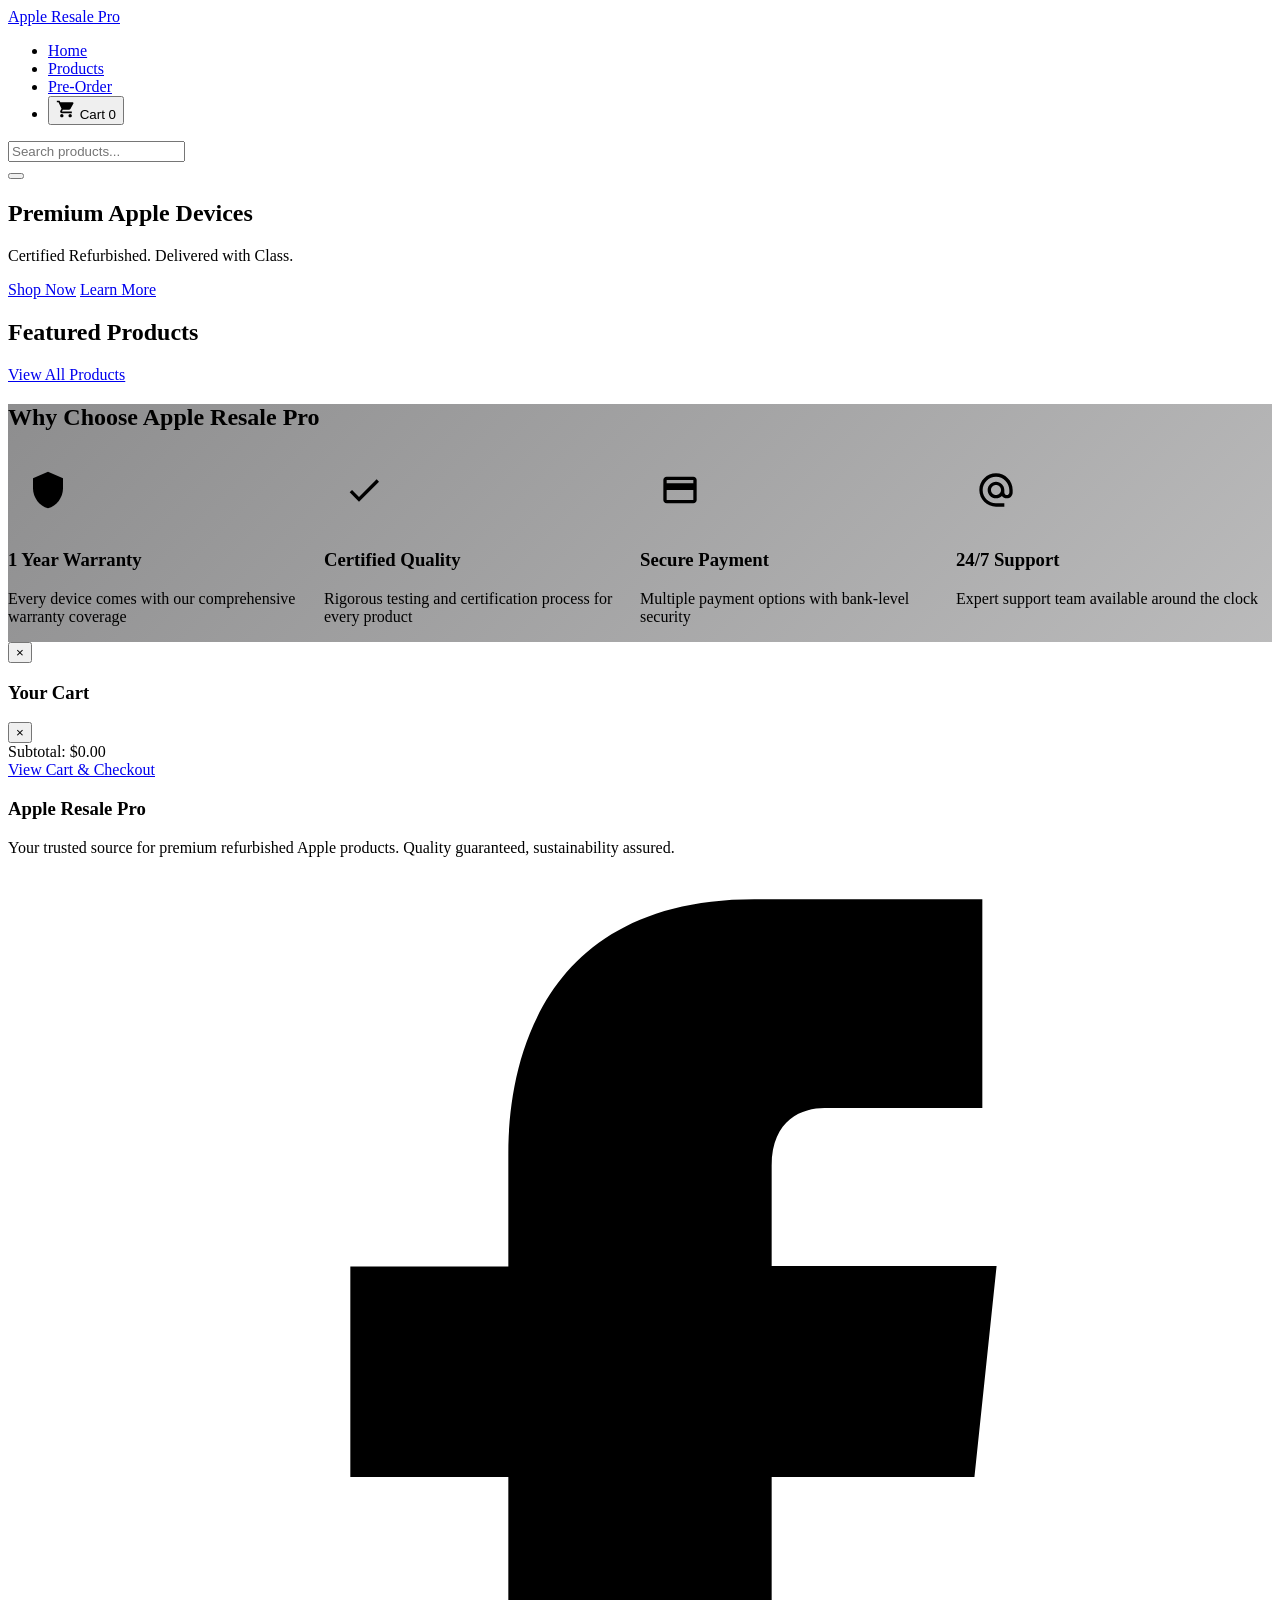
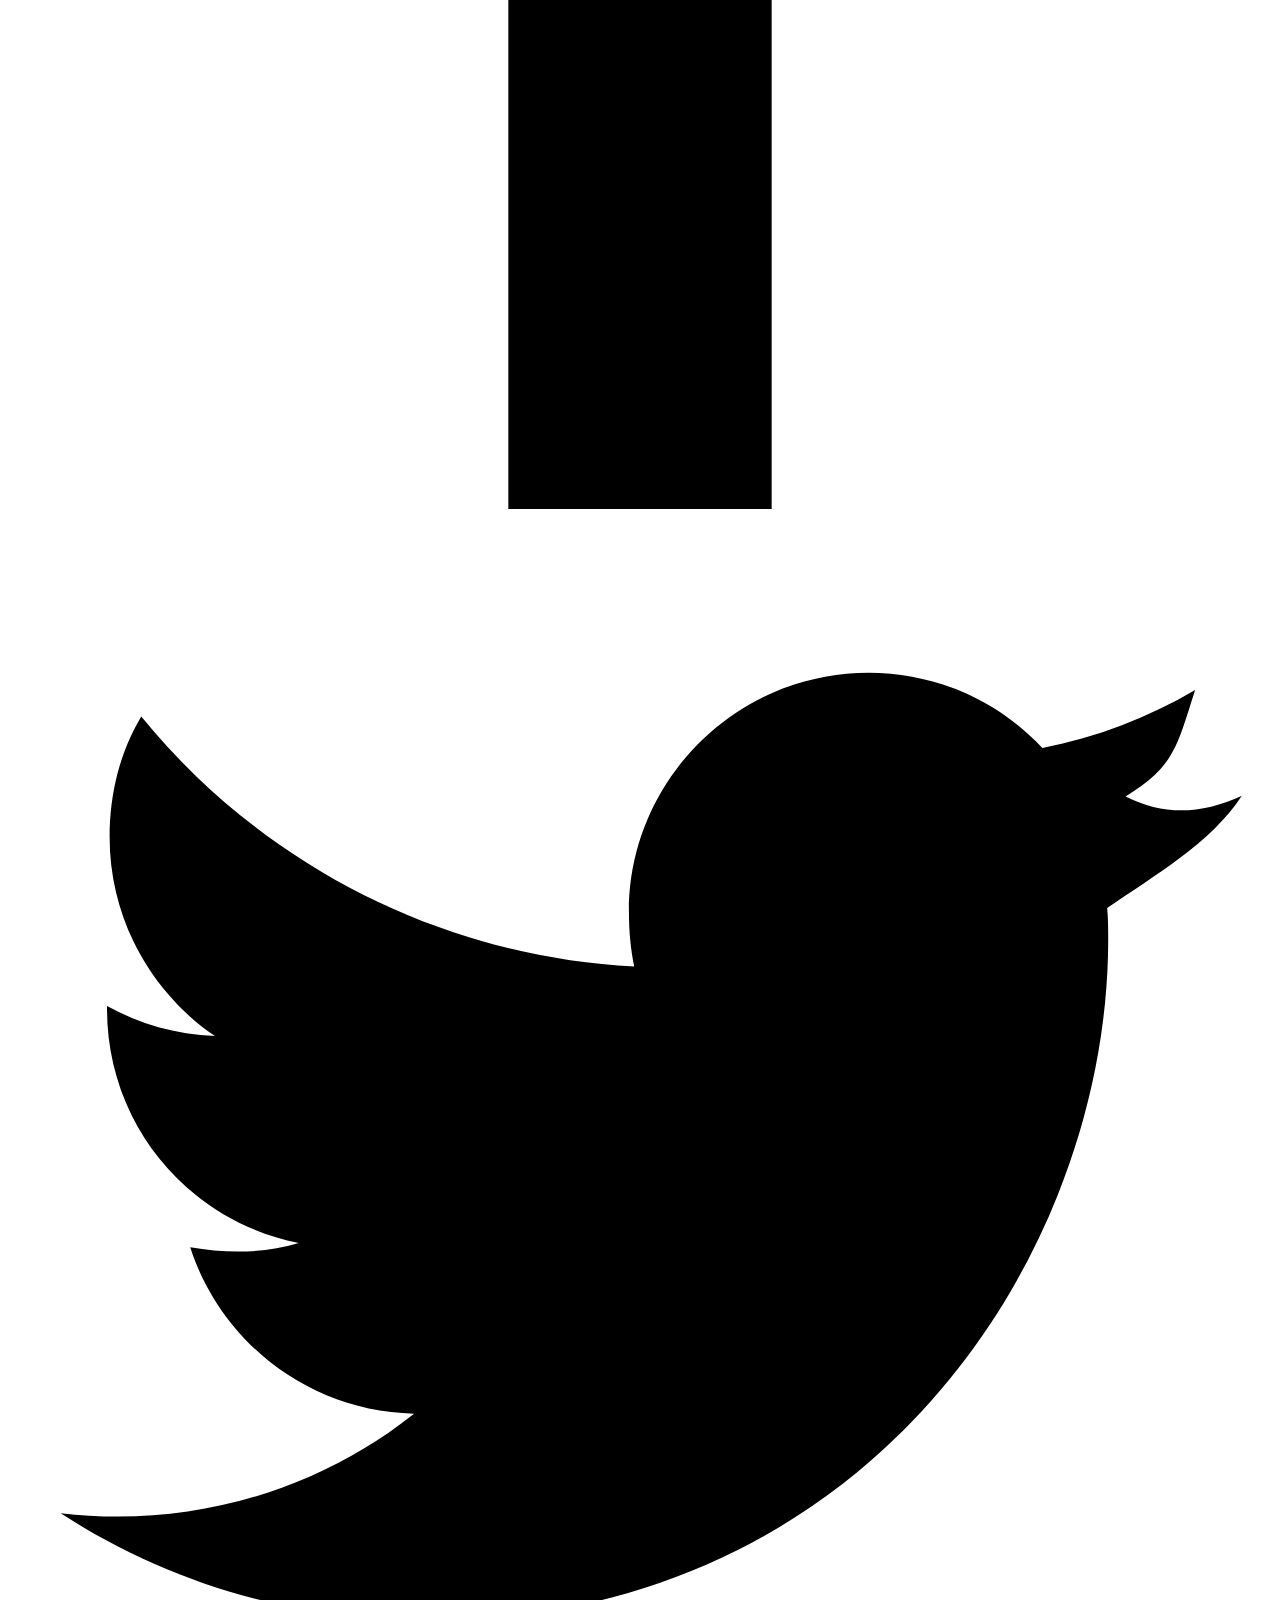
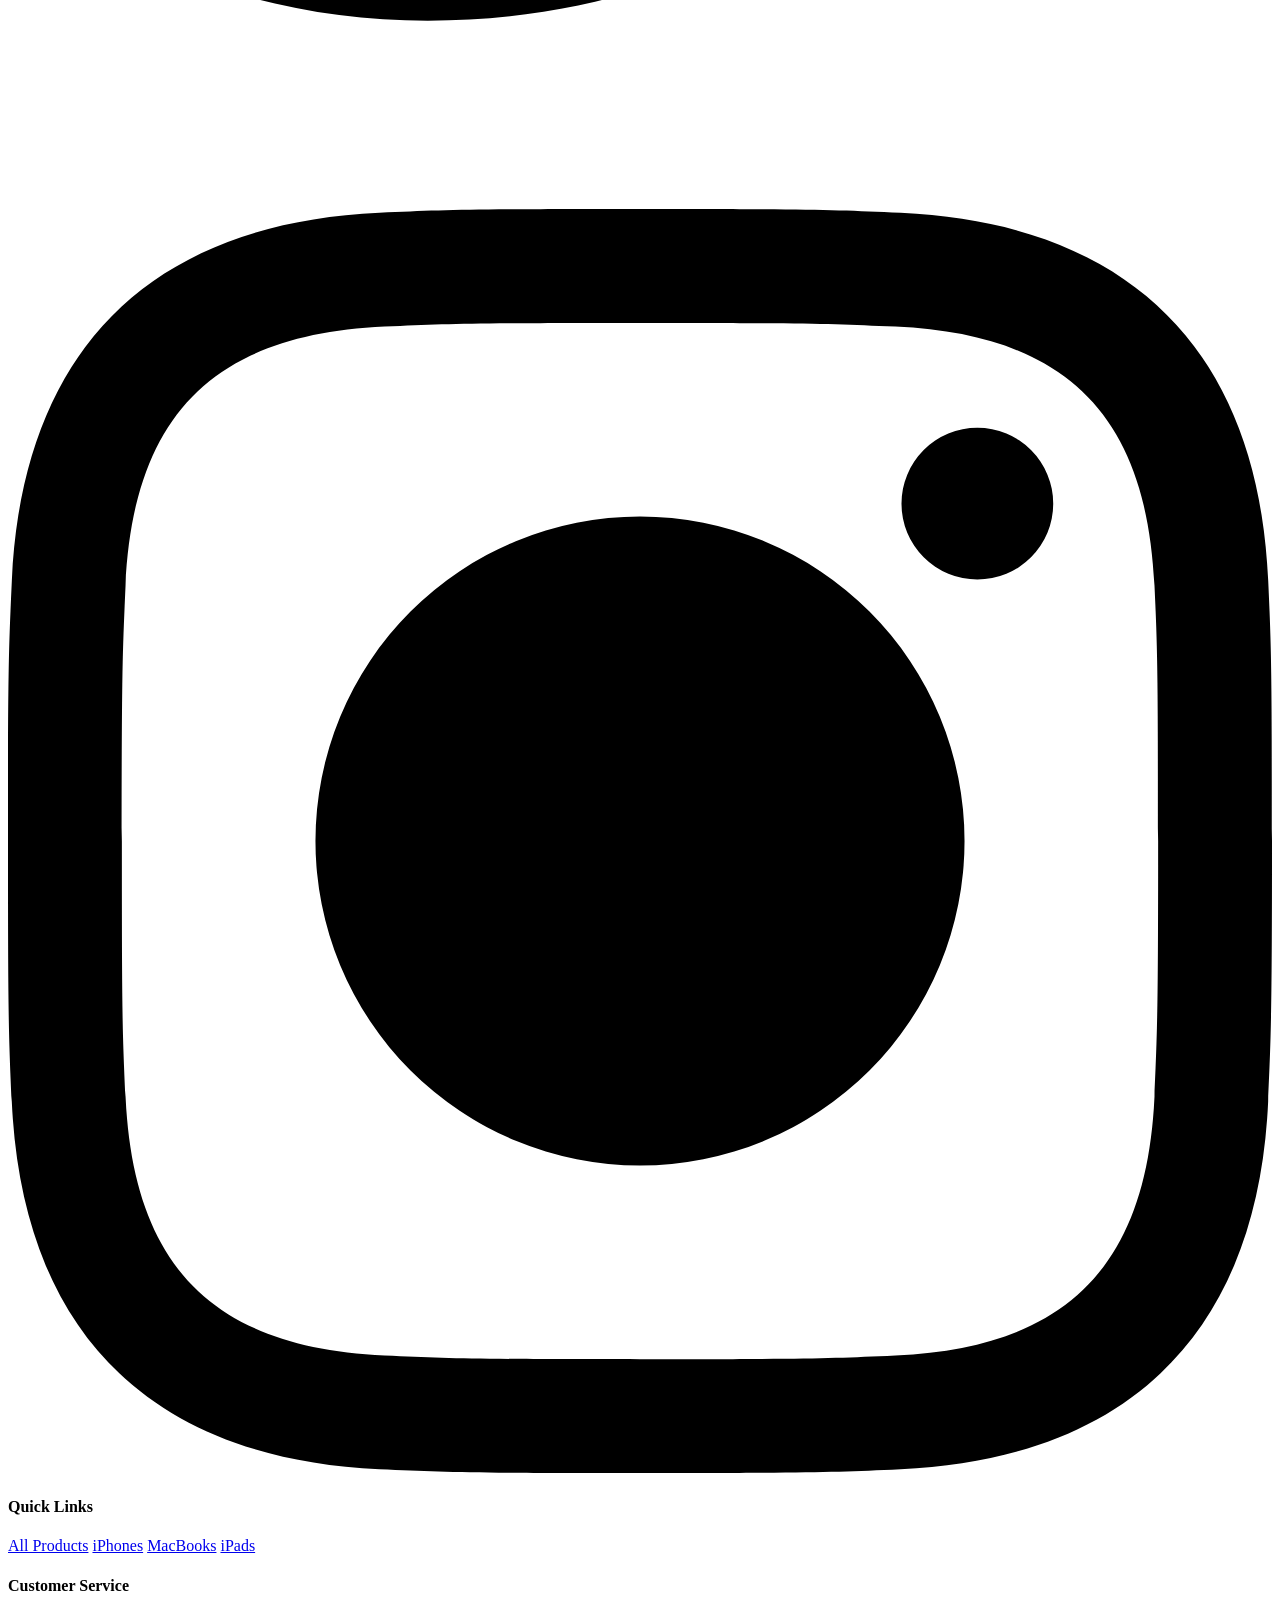
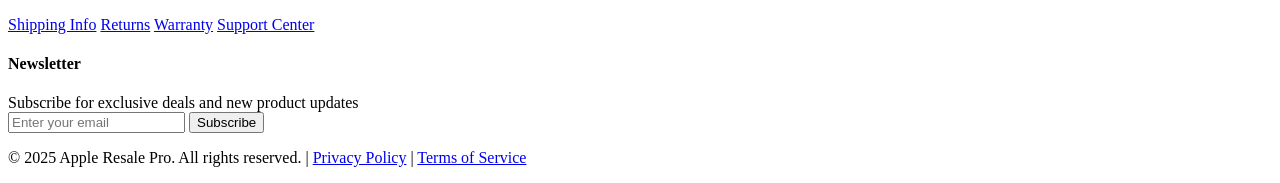
==== index.html @ 9998c4fc "Add files via upload" ====
<!DOCTYPE html>
<html lang="en">
<head>
    <meta charset="UTF-8">
    <meta name="viewport" content="width=device-width, initial-scale=1.0">
    <meta name="description" content="Apple Resale Pro - Premium certified refurbished Apple devices with warranty">
    <meta name="keywords" content="refurbished iPhone, refurbished MacBook, Apple products, certified refurbished">
    <title>Apple Resale Pro - Premium Refurbished Apple Devices</title>
    <link rel="stylesheet" href="css/style.css">
    <link rel="icon" type="image/png" href="images/favicon.png">
</head>
<body>

    <!-- Enhanced Header with Sticky Navigation -->
    <header class="header" role="banner">
        <div class="container navbar">
            <a href="index.html" class="logo" aria-label="Apple Resale Pro Home">Apple Resale Pro</a>
            
            <nav class="main-nav" aria-label="Main Navigation">
                <ul class="nav-menu">
                    <li><a href="index.html" class="nav-link" aria-current="page">Home</a></li>
                    <li><a href="products.html" class="nav-link">Products</a></li>
                    <li><a href="pre-order.html" class="nav-link">Pre-Order</a></li>
                    <li>
                        <button class="nav-link cart-icon" aria-label="Shopping Cart">
                            <svg xmlns="http://www.w3.org/2000/svg" viewBox="0 0 24 24" width="20" height="20" fill="currentColor">
                                <path d="M7 18c-1.1 0-1.99.9-1.99 2S5.9 22 7 22s2-.9 2-2-.9-2-2-2zM1 2v2h2l3.6 7.59-1.35 2.45c-.16.28-.25.61-.25.96 0 1.1.9 2 2 2h12v-2H7.42c-.14 0-.25-.11-.25-.25l.03-.12.9-1.63h7.45c.75 0 1.41-.41 1.75-1.03l3.58-6.49c.08-.14.12-.31.12-.48 0-.55-.45-1-1-1H5.21l-.94-2H1zm16 16c-1.1 0-1.99.9-1.99 2s.89 2 1.99 2 2-.9 2-2-.9-2-2-2z"/>
                            </svg>
                            Cart 
                            <span class="cart-badge" aria-live="polite" aria-label="Items in cart">0</span>
                        </button>
                    </li>
                </ul>
            </nav>

            <!-- Enhanced Search Bar -->
            <div class="search-container" role="search">
                <input type="search" 
                       id="search-bar" 
                       placeholder="Search products..." 
                       aria-label="Search products"
                       autocomplete="off">
                <div id="search-results-dropdown" 
                     class="search-results-dropdown" 
                     role="listbox"
                     aria-label="Search results"></div>
            </div>

            <!-- Mobile Menu Toggle -->
            <button class="hamburger" aria-label="Toggle navigation menu" aria-expanded="false">
                <span></span>
                <span></span>
                <span></span>
            </button>
        </div>
    </header>

    <main>
        <!-- Enhanced Hero Section with Parallax -->
        <section class="hero parallax" role="region" aria-label="Hero banner">
            <div class="hero-content container">
                <h1>Premium Apple Devices</h1>
                <p>Certified Refurbished. Delivered with Class.</p>
                <div class="hero-cta">
                    <a href="products.html" class="btn"><span>Shop Now</span></a>
                    <a href="#featured-products" class="btn-secondary">Learn More</a>
                </div>
            </div>
        </section>

        <!-- Featured Products Section -->
        <section id="featured-products" class="section" role="region" aria-label="Featured products">
            <div class="container">
                <h2 class="section-title">Featured Products</h2>
                <div id="product-grid" class="product-grid" role="list">
                    <!-- Products will be dynamically loaded here -->
                </div>
                <div class="text-center mt-3">
                    <a href="products.html" class="btn-secondary">View All Products</a>
                </div>
            </div>
        </section>

        <!-- Trust Indicators Section -->
        <section class="section" style="background: linear-gradient(135deg, rgba(29, 29, 31, 0.5) 0%, rgba(29, 29, 31, 0.3) 100%);">
            <div class="container">
                <h2 class="section-title">Why Choose Apple Resale Pro</h2>
                <div style="display: grid; grid-template-columns: repeat(auto-fit, minmax(250px, 1fr)); gap: var(--spacing-xl); margin-top: var(--spacing-xl);">
                    <div class="text-center">
                        <div style="width: 80px; height: 80px; margin: 0 auto var(--spacing-md); background: linear-gradient(135deg, var(--gold) 0%, var(--gold-dark) 100%); border-radius: 50%; display: flex; align-items: center; justify-content: center;">
                            <svg width="40" height="40" fill="var(--black)" viewBox="0 0 24 24">
                                <path d="M12 1L3 5v6c0 5.55 3.84 10.74 9 12 5.16-1.26 9-6.45 9-12V5l-9-4z"/>
                            </svg>
                        </div>
                        <h3>1 Year Warranty</h3>
                        <p style="color: var(--mid-gray);">Every device comes with our comprehensive warranty coverage</p>
                    </div>
                    <div class="text-center">
                        <div style="width: 80px; height: 80px; margin: 0 auto var(--spacing-md); background: linear-gradient(135deg, var(--gold) 0%, var(--gold-dark) 100%); border-radius: 50%; display: flex; align-items: center; justify-content: center;">
                            <svg width="40" height="40" fill="var(--black)" viewBox="0 0 24 24">
                                <path d="M9 16.17L4.83 12l-1.42 1.41L9 19 21 7l-1.41-1.41z"/>
                            </svg>
                        </div>
                        <h3>Certified Quality</h3>
                        <p style="color: var(--mid-gray);">Rigorous testing and certification process for every product</p>
                    </div>
                    <div class="text-center">
                        <div style="width: 80px; height: 80px; margin: 0 auto var(--spacing-md); background: linear-gradient(135deg, var(--gold) 0%, var(--gold-dark) 100%); border-radius: 50%; display: flex; align-items: center; justify-content: center;">
                            <svg width="40" height="40" fill="var(--black)" viewBox="0 0 24 24">
                                <path d="M20 4H4c-1.11 0-1.99.89-1.99 2L2 18c0 1.11.89 2 2 2h16c1.11 0 2-.89 2-2V6c0-1.11-.89-2-2-2zm0 14H4v-6h16v6zm0-10H4V6h16v2z"/>
                            </svg>
                        </div>
                        <h3>Secure Payment</h3>
                        <p style="color: var(--mid-gray);">Multiple payment options with bank-level security</p>
                    </div>
                    <div class="text-center">
                        <div style="width: 80px; height: 80px; margin: 0 auto var(--spacing-md); background: linear-gradient(135deg, var(--gold) 0%, var(--gold-dark) 100%); border-radius: 50%; display: flex; align-items: center; justify-content: center;">
                            <svg width="40" height="40" fill="var(--black)" viewBox="0 0 24 24">
                                <path d="M12 2C6.48 2 2 6.48 2 12s4.48 10 10 10h5v-2h-5c-4.34 0-8-3.66-8-8s3.66-8 8-8 8 3.66 8 8v1.43c0 .79-.71 1.57-1.5 1.57s-1.5-.78-1.5-1.57V12c0-2.76-2.24-5-5-5s-5 2.24-5 5 2.24 5 5 5c1.38 0 2.64-.56 3.54-1.47.65.89 1.77 1.47 2.96 1.47 1.97 0 3.5-1.6 3.5-3.57V12c0-5.52-4.48-10-10-10zm0 13c-1.66 0-3-1.34-3-3s1.34-3 3-3 3 1.34 3 3-1.34 3-3 3z"/>
                            </svg>
                        </div>
                        <h3>24/7 Support</h3>
                        <p style="color: var(--mid-gray);">Expert support team available around the clock</p>
                    </div>
                </div>
            </div>
        </section>
    </main>
    
    <div id="quick-view-modal" class="quick-view-modal" role="dialog" aria-modal="true" aria-labelledby="quick-view-title">
    <div id="quick-view-content" class="quick-view-modal-content">
        </div>
    <button class="close-modal-btn" aria-label="Close quick view"><span>&times;</span></button>
</div>
<!-- Mobile Menu Overlay -->
    <div class="mobile-menu-overlay" aria-hidden="true"></div>

    <!-- Enhanced Mini Cart -->
    <aside id="mini-cart" class="mini-cart" aria-label="Shopping cart" role="complementary">
        <div class="mini-cart-header">
            <h3>Your Cart</h3>
            <button id="close-mini-cart" class="close-btn" aria-label="Close cart">&times;</button>
        </div>
        <div id="mini-cart-items" class="mini-cart-items">
            <!-- Cart items will be dynamically loaded here -->
        </div>
        <div class="mini-cart-footer">
            <div class="mini-cart-subtotal">
                <span>Subtotal:</span>
                <span id="mini-cart-total">$0.00</span>
            </div>
            <a href="cart.html" class="btn"><span>View Cart & Checkout</span></a>
        </div>
    </aside>
    <div id="mini-cart-overlay" class="mini-cart-overlay" aria-hidden="true"></div>

    <!-- Enhanced Footer -->
    <footer class="footer" role="contentinfo">
        <div class="container">
            <div class="footer-content">
                <div class="footer-brand">
                    <h3>Apple Resale Pro</h3>
                    <p>Your trusted source for premium refurbished Apple products. Quality guaranteed, sustainability assured.</p>
                    <div class="social-icons">
                        <a href="#" class="social-icon" aria-label="Facebook">
                            <svg viewBox="0 0 24 24"><path d="M18.77 7.46H14.5v-1.9c0-.9.6-1.1 1-1.1h3V.5h-4.33C10.24.5 9.5 3.44 9.5 5.32v2.15h-3v4h3v12h5v-12h3.85l.42-4z"/></svg>
                        </a>
                        <a href="#" class="social-icon" aria-label="Twitter">
                            <svg viewBox="0 0 24 24"><path d="M23.44 4.83c-.8.37-1.5.38-2.22.02.93-.56.98-.96 1.32-2.02-.88.52-1.86.9-2.9 1.1-.82-.88-2-1.43-3.3-1.43-2.5 0-4.55 2.04-4.55 4.54 0 .36.03.7.1 1.04-3.77-.2-7.12-2-9.36-4.75-.4.67-.6 1.45-.6 2.3 0 1.56.8 2.95 2 3.77-.74-.03-1.44-.23-2.05-.57v.06c0 2.2 1.56 4.03 3.64 4.44-.67.2-1.37.2-2.06.08.58 1.8 2.26 3.12 4.25 3.16C5.78 18.1 3.37 18.74 1 18.46c2 1.3 4.4 2.04 6.97 2.04 8.35 0 12.92-6.92 12.92-12.93 0-.2 0-.4-.02-.6.9-.63 1.96-1.22 2.56-2.14z"/></svg>
                        </a>
                        <a href="#" class="social-icon" aria-label="Instagram">
                            <svg viewBox="0 0 24 24"><path d="M12 2.163c3.204 0 3.584.012 4.85.07 3.252.148 4.771 1.691 4.919 4.919.058 1.265.069 1.645.069 4.849 0 3.205-.012 3.584-.069 4.849-.149 3.225-1.664 4.771-4.919 4.919-1.266.058-1.644.07-4.85.07-3.204 0-3.584-.012-4.849-.07-3.26-.149-4.771-1.699-4.919-4.92-.058-1.265-.07-1.644-.07-4.849 0-3.204.013-3.583.07-4.849.149-3.227 1.664-4.771 4.919-4.919 1.266-.057 1.645-.069 4.849-.069zm0-2.163c-3.259 0-3.667.014-4.947.072-4.358.2-6.78 2.618-6.98 6.98-.059 1.281-.073 1.689-.073 4.948 0 3.259.014 3.668.072 4.948.2 4.358 2.618 6.78 6.98 6.98 1.281.058 1.689.072 4.948.072 3.259 0 3.668-.014 4.948-.072 4.354-.2 6.782-2.618 6.979-6.98.059-1.28.073-1.689.073-4.948 0-3.259-.014-3.667-.072-4.947-.196-4.354-2.617-6.78-6.979-6.98-1.281-.059-1.69-.073-4.949-.073zM5.838 12a6.162 6.162 0 1112.324 0 6.162 6.162 0 01-12.324 0zM12 16a4 4 0 110-8 4 4 0 010 8zm4.965-10.405a1.44 1.44 0 112.881 0 1.44 1.44 0 01-2.881 0z"/></svg>
                        </a>
                    </div>
                </div>
                <div class="footer-links">
                    <h4>Quick Links</h4>
                    <a href="products.html">All Products</a>
                    <a href="products.html?category=iphone">iPhones</a>
                    <a href="products.html?category=macbook">MacBooks</a>
                    <a href="products.html?category=ipad">iPads</a>
                </div>
                <div class="footer-links">
                    <h4>Customer Service</h4>
                    <a href="#shipping">Shipping Info</a>
                    <a href="#returns">Returns</a>
                    <a href="#warranty">Warranty</a>
                    <a href="#support">Support Center</a>
                </div>
                <div class="footer-links">
                    <h4>Newsletter</h4>
                    <p style="color: var(--mid-gray); margin-bottom: var(--spacing-md);">Subscribe for exclusive deals and new product updates</p>
                    <form class="newsletter-form" aria-label="Newsletter signup">
    <input type="email" 
           id="newsletter-email" 
           name="email"
           placeholder="Enter your email" 
           aria-label="Email address" 
           required>
    <button type="submit" class="btn">Subscribe</button>
</form>
                </div>
            </div>
            <div class="footer-bottom">
                <p>&copy; 2025 Apple Resale Pro. All rights reserved. | 
                   <a href="#privacy">Privacy Policy</a> | 
                   <a href="#terms">Terms of Service</a>
                </p>
            </div>
        </div>
    </footer>

    <script src="js/script.js"></script>
</body>
</html>
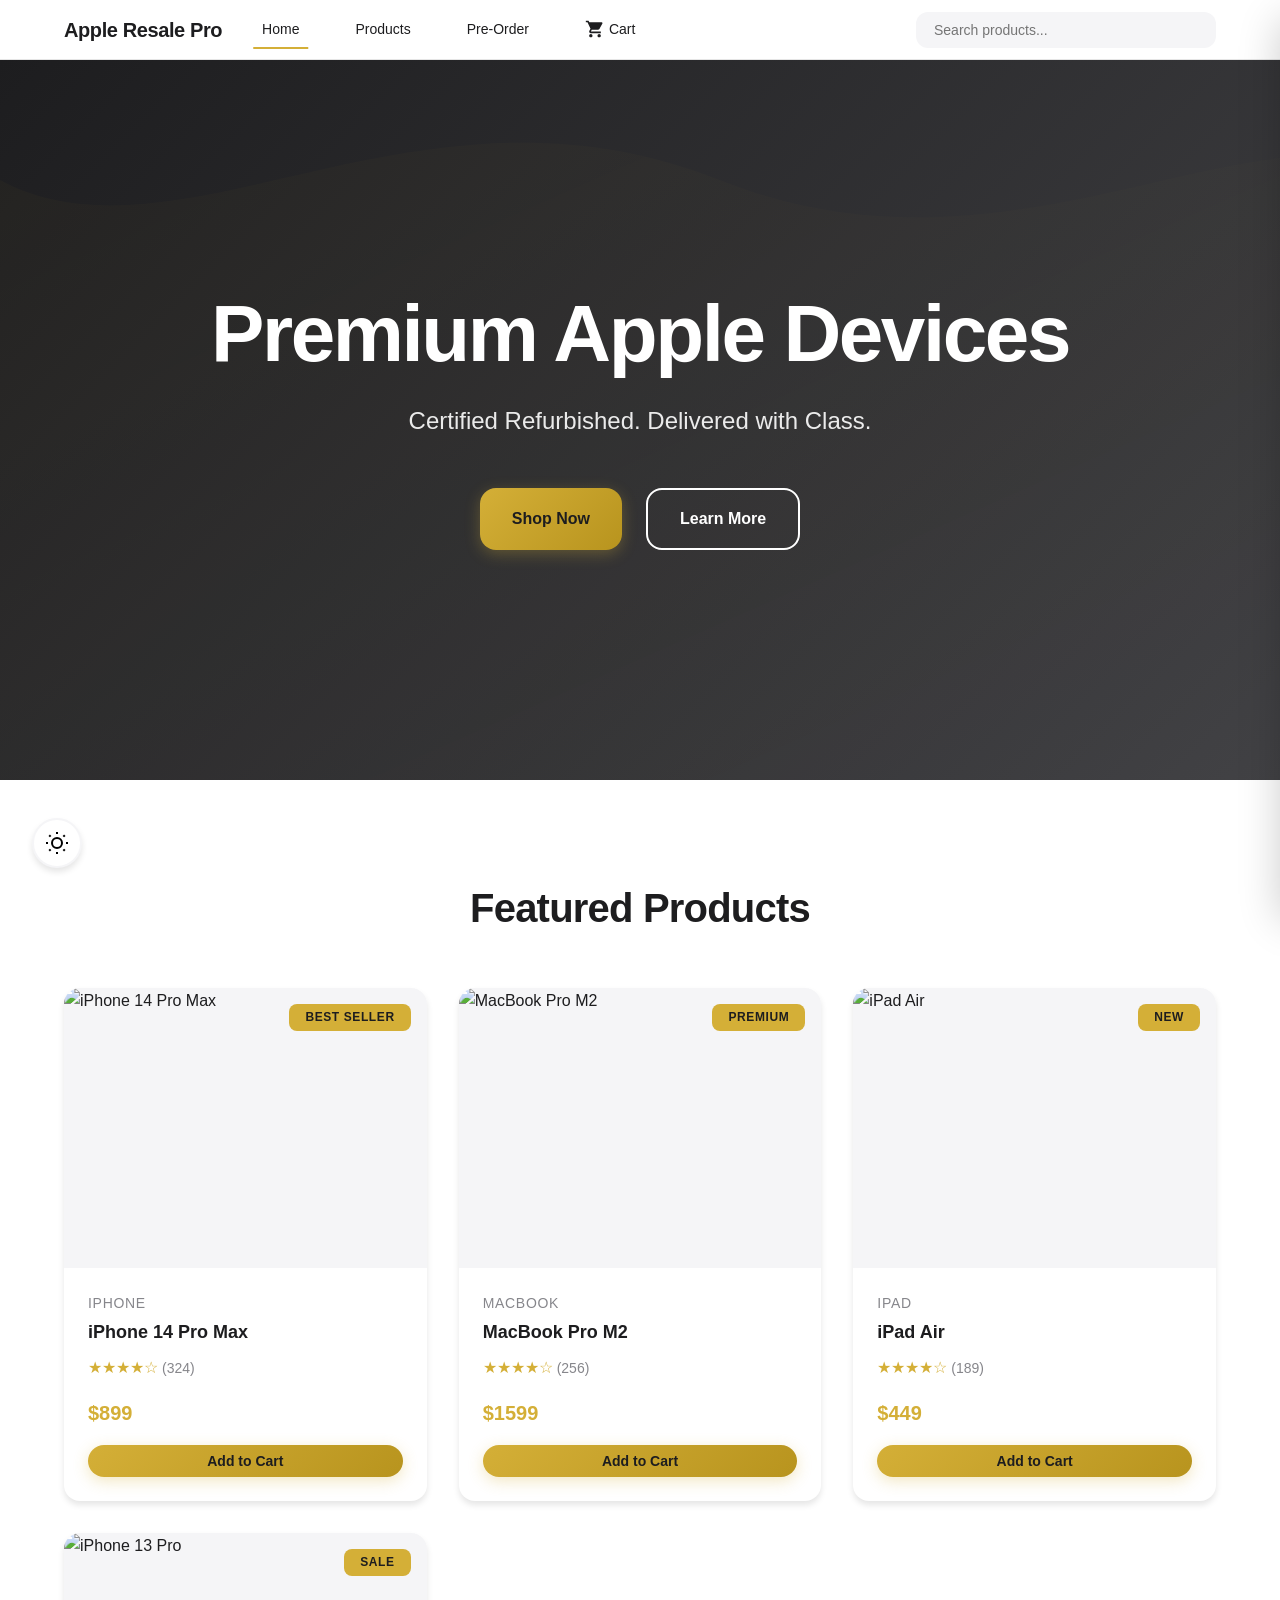
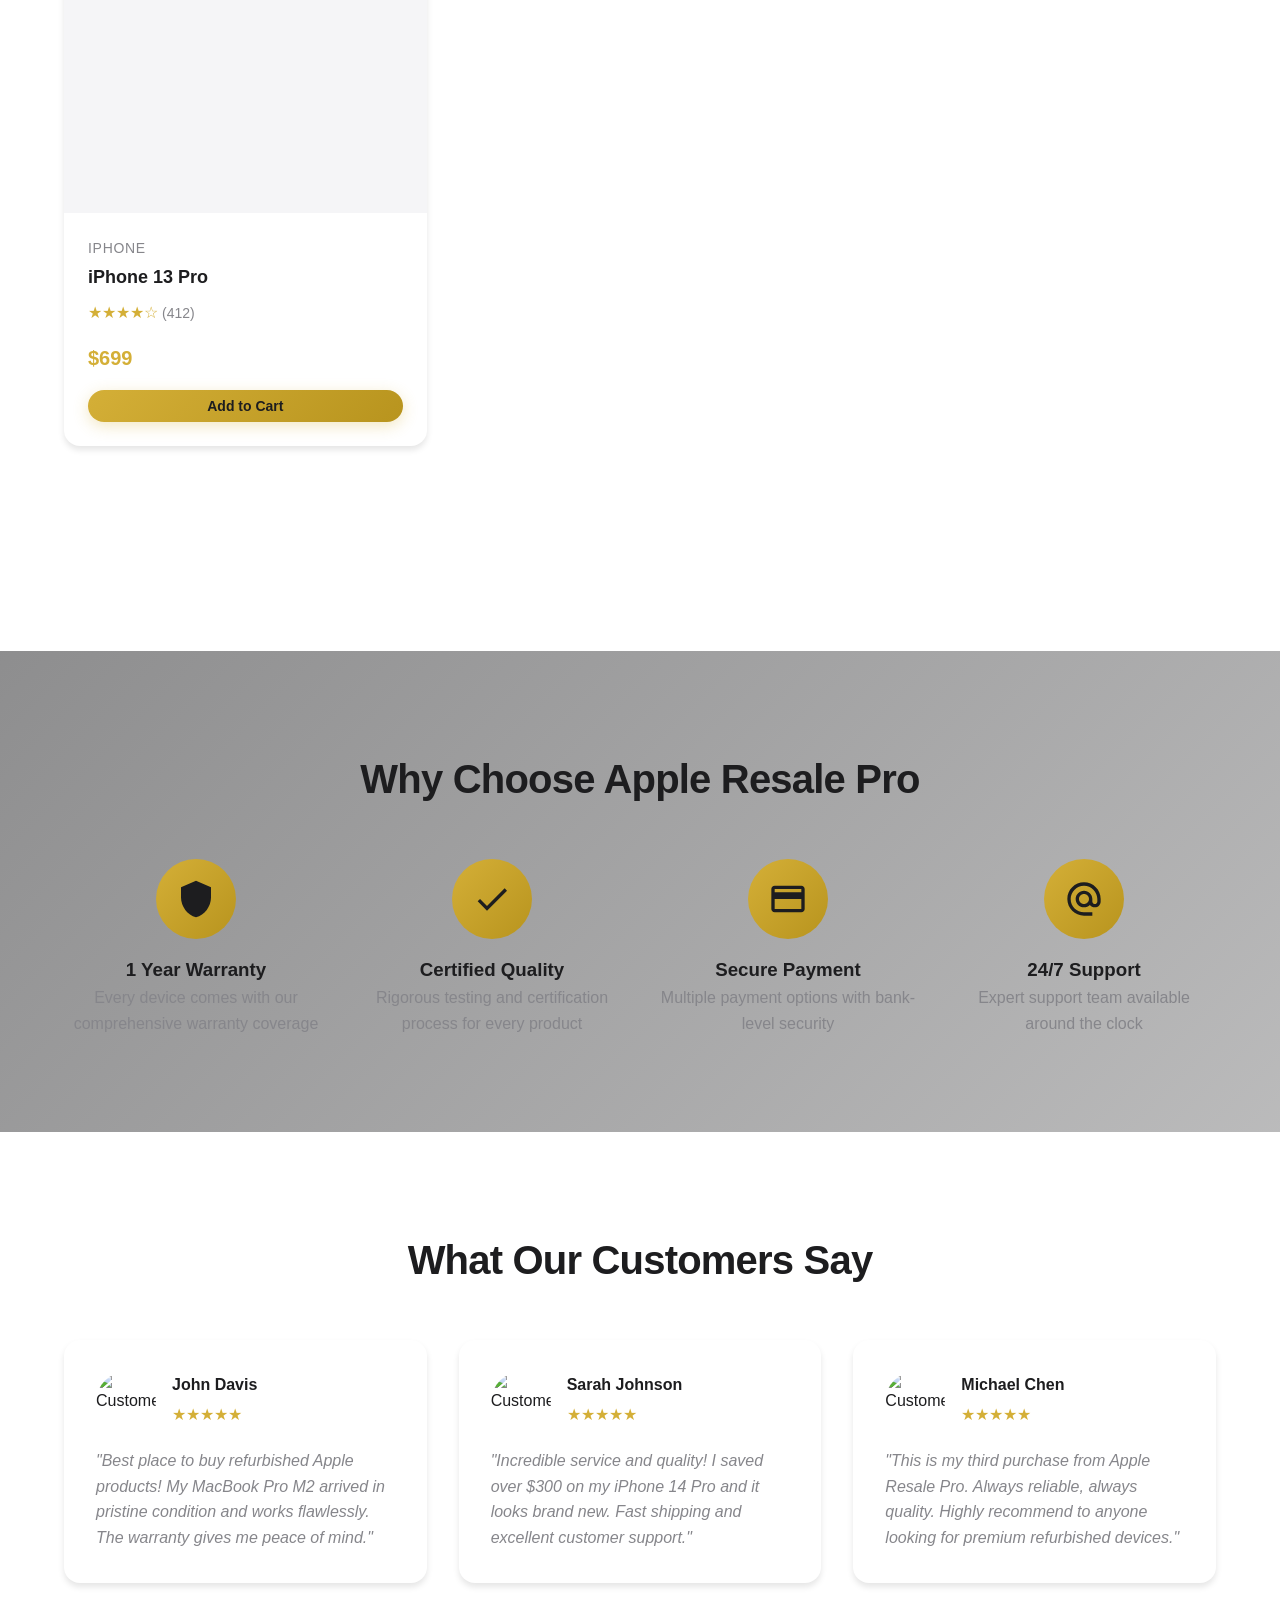
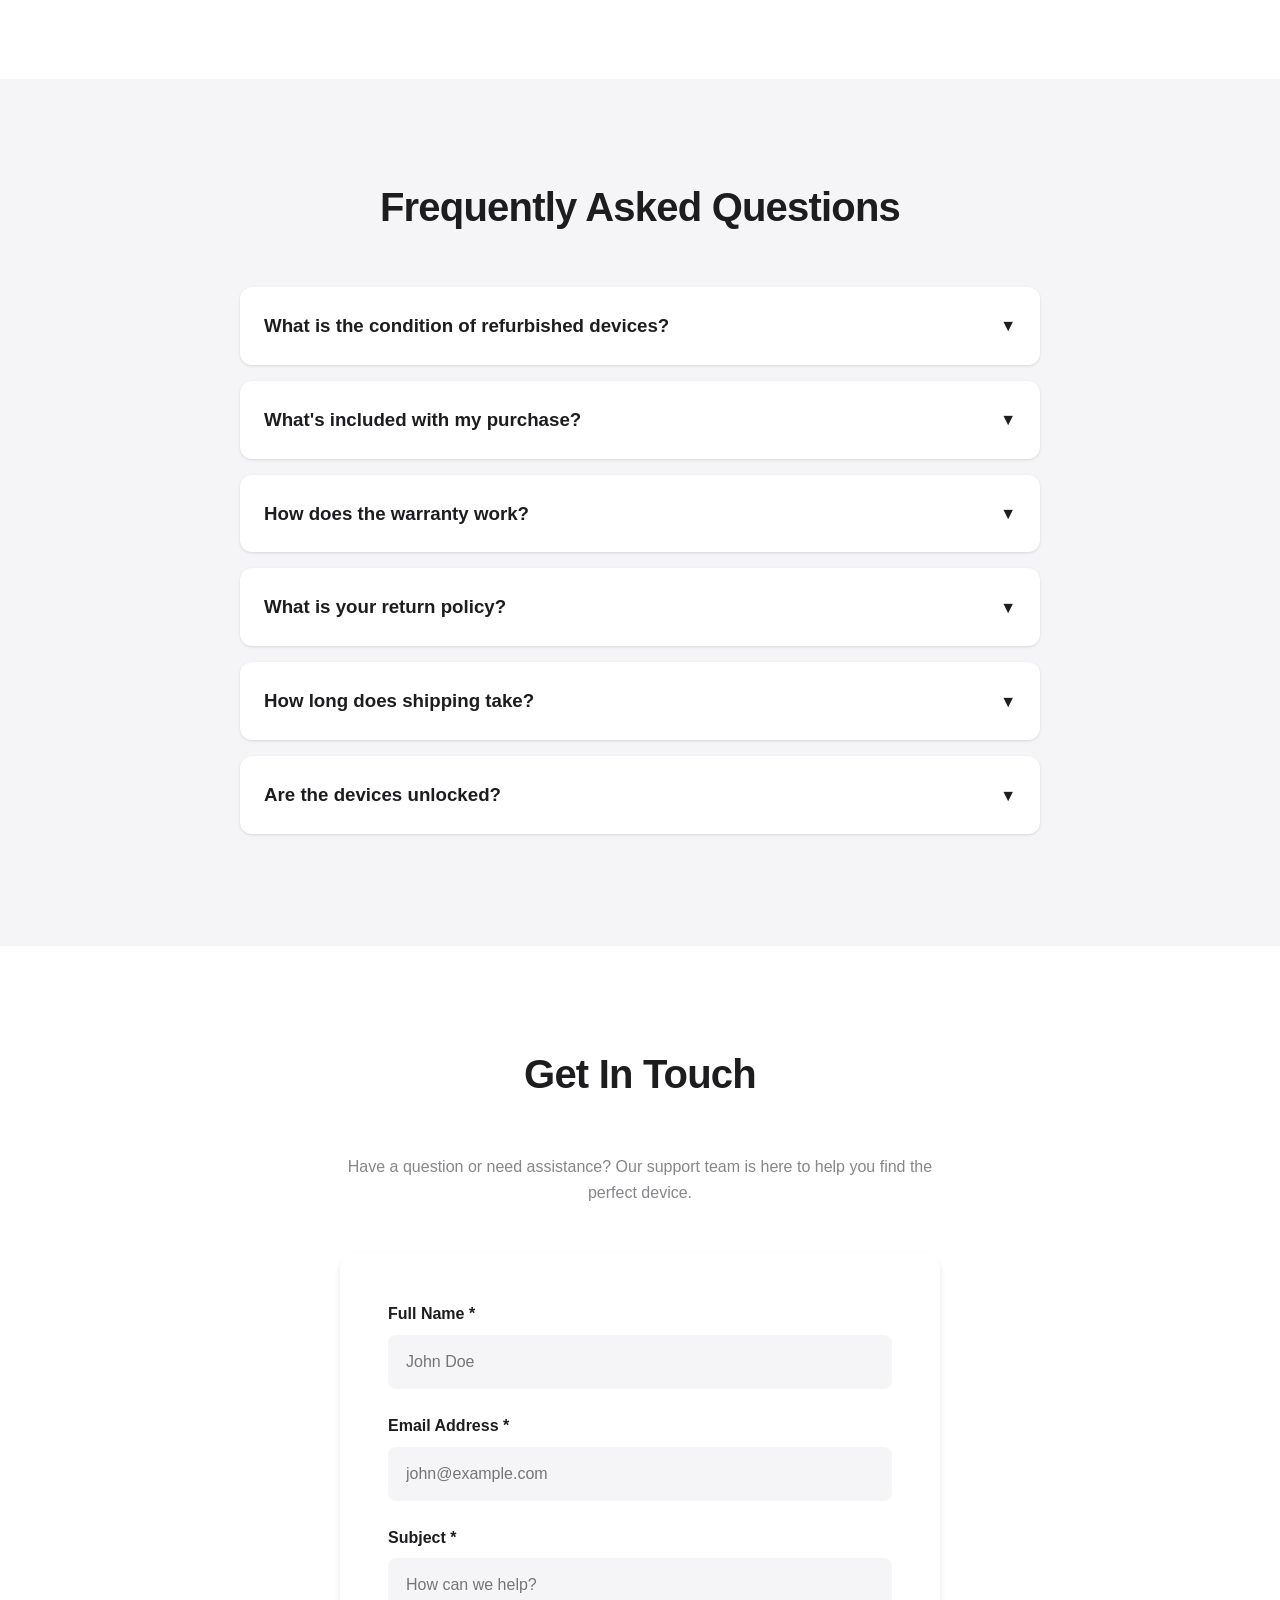
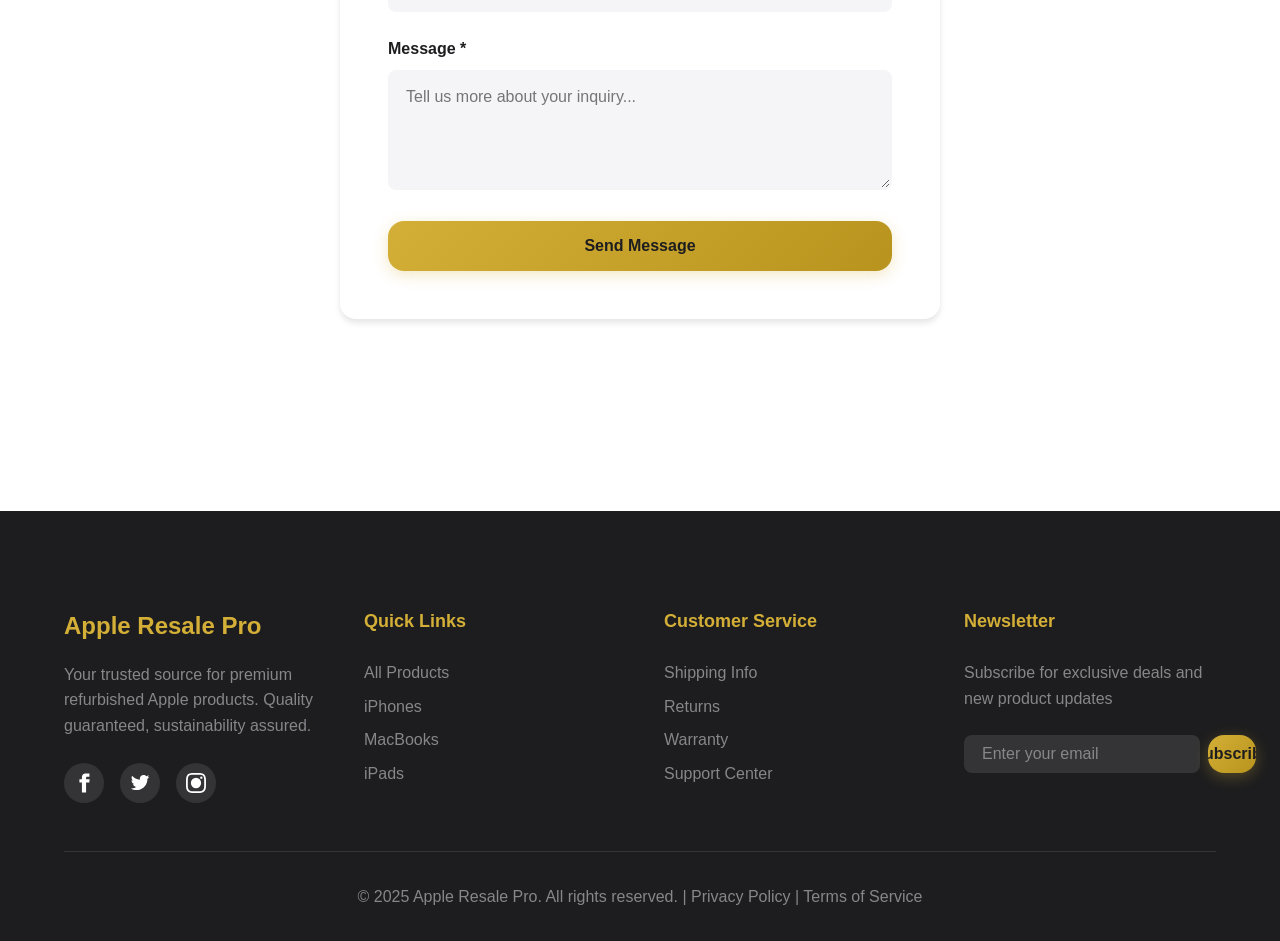
==== commit b05a37f2: "✨ Complete website modernization and enhancement ## Major Enhancements  ### 🎨 Design & UI/UX - Added" ====
--- a/index.html
+++ b/index.html
@@ -122,6 +122,155 @@
                         <h3>24/7 Support</h3>
                         <p style="color: var(--mid-gray);">Expert support team available around the clock</p>
                     </div>
+                </div>
+            </div>
+        </section>
+
+        <!-- Testimonials Section -->
+        <section class="section" role="region" aria-label="Customer testimonials">
+            <div class="container">
+                <h2 class="section-title">What Our Customers Say</h2>
+                <div style="display: grid; grid-template-columns: repeat(auto-fit, minmax(300px, 1fr)); gap: var(--spacing-xl); margin-top: var(--spacing-2xl);">
+                    <div class="scroll-reveal" style="background: var(--white); padding: var(--spacing-xl); border-radius: var(--border-radius-lg); box-shadow: var(--shadow-md);">
+                        <div style="display: flex; gap: var(--spacing-md); margin-bottom: var(--spacing-md);">
+                            <img src="https://images.unsplash.com/photo-1472099645785-5658abf4ff4e?w=100" alt="Customer" style="width: 60px; height: 60px; border-radius: 50%; object-fit: cover;" loading="lazy">
+                            <div>
+                                <h4 style="margin-bottom: 0.25rem;">John Davis</h4>
+                                <div class="stars" style="color: var(--gold);">★★★★★</div>
+                            </div>
+                        </div>
+                        <p style="color: var(--mid-gray); font-style: italic;">"Best place to buy refurbished Apple products! My MacBook Pro M2 arrived in pristine condition and works flawlessly. The warranty gives me peace of mind."</p>
+                    </div>
+                    <div class="scroll-reveal" style="background: var(--white); padding: var(--spacing-xl); border-radius: var(--border-radius-lg); box-shadow: var(--shadow-md);">
+                        <div style="display: flex; gap: var(--spacing-md); margin-bottom: var(--spacing-md);">
+                            <img src="https://images.unsplash.com/photo-1438761681033-6461ffad8d80?w=100" alt="Customer" style="width: 60px; height: 60px; border-radius: 50%; object-fit: cover;" loading="lazy">
+                            <div>
+                                <h4 style="margin-bottom: 0.25rem;">Sarah Johnson</h4>
+                                <div class="stars" style="color: var(--gold);">★★★★★</div>
+                            </div>
+                        </div>
+                        <p style="color: var(--mid-gray); font-style: italic;">"Incredible service and quality! I saved over $300 on my iPhone 14 Pro and it looks brand new. Fast shipping and excellent customer support."</p>
+                    </div>
+                    <div class="scroll-reveal" style="background: var(--white); padding: var(--spacing-xl); border-radius: var(--border-radius-lg); box-shadow: var(--shadow-md);">
+                        <div style="display: flex; gap: var(--spacing-md); margin-bottom: var(--spacing-md);">
+                            <img src="https://images.unsplash.com/photo-1500648767791-00dcc994a43e?w=100" alt="Customer" style="width: 60px; height: 60px; border-radius: 50%; object-fit: cover;" loading="lazy">
+                            <div>
+                                <h4 style="margin-bottom: 0.25rem;">Michael Chen</h4>
+                                <div class="stars" style="color: var(--gold);">★★★★★</div>
+                            </div>
+                        </div>
+                        <p style="color: var(--mid-gray); font-style: italic;">"This is my third purchase from Apple Resale Pro. Always reliable, always quality. Highly recommend to anyone looking for premium refurbished devices."</p>
+                    </div>
+                </div>
+            </div>
+        </section>
+
+        <!-- FAQ Section -->
+        <section class="section" style="background: var(--light-gray);" role="region" aria-label="Frequently asked questions">
+            <div class="container">
+                <h2 class="section-title">Frequently Asked Questions</h2>
+                <div class="accordion">
+                    <div class="accordion-item scroll-reveal">
+                        <div class="accordion-header" onclick="toggleAccordion(this)">
+                            <h3>What is the condition of refurbished devices?</h3>
+                            <span class="accordion-icon">▼</span>
+                        </div>
+                        <div class="accordion-content">
+                            <div class="accordion-content-inner">
+                                All our devices are professionally refurbished and thoroughly tested. They undergo a rigorous inspection process including hardware diagnostics, cleaning, and quality assurance. Most devices show minimal to no signs of use and come with a 1-year warranty.
+                            </div>
+                        </div>
+                    </div>
+                    <div class="accordion-item scroll-reveal">
+                        <div class="accordion-header" onclick="toggleAccordion(this)">
+                            <h3>What's included with my purchase?</h3>
+                            <span class="accordion-icon">▼</span>
+                        </div>
+                        <div class="accordion-content">
+                            <div class="accordion-content-inner">
+                                Each device comes with a compatible charger and cable. Select products may include original packaging. All devices include our 1-year warranty and 30-day return policy.
+                            </div>
+                        </div>
+                    </div>
+                    <div class="accordion-item scroll-reveal">
+                        <div class="accordion-header" onclick="toggleAccordion(this)">
+                            <h3>How does the warranty work?</h3>
+                            <span class="accordion-icon">▼</span>
+                        </div>
+                        <div class="accordion-content">
+                            <div class="accordion-content-inner">
+                                All products come with a comprehensive 1-year warranty covering hardware defects and malfunctions. If you experience any issues, simply contact our support team and we'll provide repair, replacement, or refund options.
+                            </div>
+                        </div>
+                    </div>
+                    <div class="accordion-item scroll-reveal">
+                        <div class="accordion-header" onclick="toggleAccordion(this)">
+                            <h3>What is your return policy?</h3>
+                            <span class="accordion-icon">▼</span>
+                        </div>
+                        <div class="accordion-content">
+                            <div class="accordion-content-inner">
+                                We offer a 30-day return policy. If you're not completely satisfied with your purchase, you can return it for a full refund. The device must be in the same condition as received with all included accessories.
+                            </div>
+                        </div>
+                    </div>
+                    <div class="accordion-item scroll-reveal">
+                        <div class="accordion-header" onclick="toggleAccordion(this)">
+                            <h3>How long does shipping take?</h3>
+                            <span class="accordion-icon">▼</span>
+                        </div>
+                        <div class="accordion-content">
+                            <div class="accordion-content-inner">
+                                Standard shipping takes 3-5 business days. Express shipping (2-3 days) and overnight shipping options are available at checkout. All orders are fully insured and trackable.
+                            </div>
+                        </div>
+                    </div>
+                    <div class="accordion-item scroll-reveal">
+                        <div class="accordion-header" onclick="toggleAccordion(this)">
+                            <h3>Are the devices unlocked?</h3>
+                            <span class="accordion-icon">▼</span>
+                        </div>
+                        <div class="accordion-content">
+                            <div class="accordion-content-inner">
+                                Unless specifically stated otherwise, all iPhones are factory unlocked and work with all major carriers worldwide. MacBooks and iPads are not carrier-locked.
+                            </div>
+                        </div>
+                    </div>
+                </div>
+            </div>
+        </section>
+
+        <!-- Contact Form Section -->
+        <section class="section" role="region" aria-label="Contact us">
+            <div class="container">
+                <h2 class="section-title">Get In Touch</h2>
+                <p style="text-align: center; color: var(--mid-gray); max-width: 600px; margin: 0 auto var(--spacing-2xl);">
+                    Have a question or need assistance? Our support team is here to help you find the perfect device.
+                </p>
+                <div class="form-container">
+                    <form id="contact-form" novalidate>
+                        <div class="form-group">
+                            <label for="contact-name">Full Name *</label>
+                            <input type="text" id="contact-name" name="name" required aria-required="true" placeholder="John Doe">
+                            <div class="error-message" role="alert"></div>
+                        </div>
+                        <div class="form-group">
+                            <label for="contact-email">Email Address *</label>
+                            <input type="email" id="contact-email" name="email" required aria-required="true" placeholder="john@example.com">
+                            <div class="error-message" role="alert"></div>
+                        </div>
+                        <div class="form-group">
+                            <label for="contact-subject">Subject *</label>
+                            <input type="text" id="contact-subject" name="subject" required aria-required="true" placeholder="How can we help?">
+                            <div class="error-message" role="alert"></div>
+                        </div>
+                        <div class="form-group">
+                            <label for="contact-message">Message *</label>
+                            <textarea id="contact-message" name="message" required aria-required="true" placeholder="Tell us more about your inquiry..."></textarea>
+                            <div class="error-message" role="alert"></div>
+                        </div>
+                        <button type="submit" class="btn" style="width: 100%;"><span>Send Message</span></button>
+                    </form>
                 </div>
             </div>
         </section>
--- a/css/style.css
+++ b/css/style.css
@@ -0,0 +1,1754 @@
+/* ============================================
+   APPLE RESALE PRO - MODERN CSS ARCHITECTURE
+   ============================================ */
+
+/* ==================== CSS VARIABLES ==================== */
+:root {
+    /* Color Palette - Premium Apple-inspired */
+    --black: #1d1d1f;
+    --white: #ffffff;
+    --light-gray: #f5f5f7;
+    --mid-gray: #86868b;
+    --dark-gray: #424245;
+    --gold: #d4af37;
+    --gold-dark: #b8941e;
+    --blue: #0071e3;
+    --blue-dark: #0077ed;
+    --green: #30d158;
+    --red: #ff3b30;
+    --orange: #ff9500;
+
+    /* Spacing System */
+    --spacing-xs: 0.25rem;
+    --spacing-sm: 0.5rem;
+    --spacing-md: 1rem;
+    --spacing-lg: 1.5rem;
+    --spacing-xl: 2rem;
+    --spacing-2xl: 3rem;
+    --spacing-3xl: 4rem;
+    --spacing-4xl: 6rem;
+
+    /* Typography */
+    --font-primary: -apple-system, BlinkMacSystemFont, 'Segoe UI', 'Roboto', 'Helvetica', 'Arial', sans-serif;
+    --font-size-xs: 0.75rem;
+    --font-size-sm: 0.875rem;
+    --font-size-base: 1rem;
+    --font-size-lg: 1.125rem;
+    --font-size-xl: 1.25rem;
+    --font-size-2xl: 1.5rem;
+    --font-size-3xl: 2rem;
+    --font-size-4xl: 2.5rem;
+    --font-size-5xl: 3rem;
+
+    /* Layout */
+    --container-max-width: 1200px;
+    --header-height: 60px;
+    --border-radius-sm: 8px;
+    --border-radius-md: 12px;
+    --border-radius-lg: 16px;
+    --border-radius-xl: 24px;
+
+    /* Shadows */
+    --shadow-sm: 0 1px 3px rgba(0, 0, 0, 0.12);
+    --shadow-md: 0 4px 6px rgba(0, 0, 0, 0.1);
+    --shadow-lg: 0 10px 25px rgba(0, 0, 0, 0.15);
+    --shadow-xl: 0 20px 40px rgba(0, 0, 0, 0.2);
+
+    /* Transitions */
+    --transition-fast: 150ms ease;
+    --transition-base: 300ms ease;
+    --transition-slow: 500ms ease;
+
+    /* Z-index layers */
+    --z-dropdown: 1000;
+    --z-sticky: 1020;
+    --z-fixed: 1030;
+    --z-modal-backdrop: 1040;
+    --z-modal: 1050;
+    --z-popover: 1060;
+    --z-tooltip: 1070;
+}
+
+/* Dark Mode Variables */
+[data-theme="dark"] {
+    --black: #ffffff;
+    --white: #000000;
+    --light-gray: #1d1d1f;
+    --mid-gray: #86868b;
+    --dark-gray: #f5f5f7;
+}
+
+/* ==================== RESET & BASE ==================== */
+*, *::before, *::after {
+    box-sizing: border-box;
+    margin: 0;
+    padding: 0;
+}
+
+html {
+    scroll-behavior: smooth;
+    font-size: 16px;
+}
+
+body {
+    font-family: var(--font-primary);
+    font-size: var(--font-size-base);
+    line-height: 1.6;
+    color: var(--black);
+    background-color: var(--white);
+    overflow-x: hidden;
+    -webkit-font-smoothing: antialiased;
+    -moz-osx-font-smoothing: grayscale;
+}
+
+img {
+    max-width: 100%;
+    height: auto;
+    display: block;
+}
+
+a {
+    text-decoration: none;
+    color: inherit;
+    transition: all var(--transition-base);
+}
+
+ul, ol {
+    list-style: none;
+}
+
+button {
+    font-family: inherit;
+    cursor: pointer;
+    border: none;
+    background: none;
+}
+
+input, textarea, select {
+    font-family: inherit;
+    font-size: inherit;
+}
+
+/* ==================== UTILITY CLASSES ==================== */
+.container {
+    max-width: var(--container-max-width);
+    margin: 0 auto;
+    padding: 0 var(--spacing-lg);
+}
+
+.section {
+    padding: var(--spacing-4xl) 0;
+}
+
+.section-title {
+    font-size: var(--font-size-4xl);
+    font-weight: 700;
+    text-align: center;
+    margin-bottom: var(--spacing-2xl);
+    letter-spacing: -0.02em;
+}
+
+.text-center {
+    text-align: center;
+}
+
+.mt-3 {
+    margin-top: var(--spacing-2xl);
+}
+
+.sr-only {
+    position: absolute;
+    width: 1px;
+    height: 1px;
+    padding: 0;
+    margin: -1px;
+    overflow: hidden;
+    clip: rect(0, 0, 0, 0);
+    white-space: nowrap;
+    border-width: 0;
+}
+
+/* ==================== ANIMATIONS ==================== */
+@keyframes fadeIn {
+    from {
+        opacity: 0;
+    }
+    to {
+        opacity: 1;
+    }
+}
+
+@keyframes fadeInUp {
+    from {
+        opacity: 0;
+        transform: translateY(30px);
+    }
+    to {
+        opacity: 1;
+        transform: translateY(0);
+    }
+}
+
+@keyframes fadeInDown {
+    from {
+        opacity: 0;
+        transform: translateY(-30px);
+    }
+    to {
+        opacity: 1;
+        transform: translateY(0);
+    }
+}
+
+@keyframes slideInLeft {
+    from {
+        opacity: 0;
+        transform: translateX(-50px);
+    }
+    to {
+        opacity: 1;
+        transform: translateX(0);
+    }
+}
+
+@keyframes slideInRight {
+    from {
+        opacity: 0;
+        transform: translateX(50px);
+    }
+    to {
+        opacity: 1;
+        transform: translateX(0);
+    }
+}
+
+@keyframes scaleIn {
+    from {
+        opacity: 0;
+        transform: scale(0.9);
+    }
+    to {
+        opacity: 1;
+        transform: scale(1);
+    }
+}
+
+@keyframes spin {
+    from {
+        transform: rotate(0deg);
+    }
+    to {
+        transform: rotate(360deg);
+    }
+}
+
+@keyframes pulse {
+    0%, 100% {
+        opacity: 1;
+    }
+    50% {
+        opacity: 0.5;
+    }
+}
+
+@keyframes shimmer {
+    0% {
+        background-position: -1000px 0;
+    }
+    100% {
+        background-position: 1000px 0;
+    }
+}
+
+/* Animation classes */
+.animate-fade-in {
+    animation: fadeIn var(--transition-slow) ease-out;
+}
+
+.animate-fade-in-up {
+    animation: fadeInUp var(--transition-slow) ease-out;
+}
+
+.animate-fade-in-down {
+    animation: fadeInDown var(--transition-slow) ease-out;
+}
+
+.animate-slide-in-left {
+    animation: slideInLeft var(--transition-slow) ease-out;
+}
+
+.animate-slide-in-right {
+    animation: slideInRight var(--transition-slow) ease-out;
+}
+
+.animate-scale-in {
+    animation: scaleIn var(--transition-base) ease-out;
+}
+
+/* Scroll reveal animations */
+.scroll-reveal {
+    opacity: 0;
+    transform: translateY(30px);
+    transition: opacity 0.6s ease-out, transform 0.6s ease-out;
+}
+
+.scroll-reveal.revealed {
+    opacity: 1;
+    transform: translateY(0);
+}
+
+/* ==================== HEADER & NAVIGATION ==================== */
+.header {
+    position: fixed;
+    top: 0;
+    left: 0;
+    right: 0;
+    height: var(--header-height);
+    background: rgba(255, 255, 255, 0.8);
+    backdrop-filter: blur(20px);
+    -webkit-backdrop-filter: blur(20px);
+    border-bottom: 1px solid rgba(0, 0, 0, 0.1);
+    z-index: var(--z-sticky);
+    transition: all var(--transition-base);
+}
+
+.header.scrolled {
+    box-shadow: var(--shadow-md);
+}
+
+.navbar {
+    display: flex;
+    align-items: center;
+    justify-content: space-between;
+    height: 100%;
+    gap: var(--spacing-lg);
+}
+
+.logo {
+    font-size: var(--font-size-xl);
+    font-weight: 700;
+    color: var(--black);
+    letter-spacing: -0.02em;
+    transition: color var(--transition-fast);
+}
+
+.logo:hover {
+    color: var(--gold);
+}
+
+.main-nav {
+    flex: 1;
+}
+
+.nav-menu {
+    display: flex;
+    align-items: center;
+    gap: var(--spacing-lg);
+}
+
+.nav-link {
+    position: relative;
+    display: flex;
+    align-items: center;
+    gap: var(--spacing-xs);
+    padding: var(--spacing-sm) var(--spacing-md);
+    font-size: var(--font-size-sm);
+    font-weight: 500;
+    color: var(--black);
+    transition: color var(--transition-fast);
+}
+
+.nav-link::after {
+    content: '';
+    position: absolute;
+    bottom: 0;
+    left: 50%;
+    width: 0;
+    height: 2px;
+    background: var(--gold);
+    transform: translateX(-50%);
+    transition: width var(--transition-base);
+}
+
+.nav-link:hover {
+    color: var(--gold);
+}
+
+.nav-link:hover::after,
+.nav-link[aria-current="page"]::after {
+    width: 80%;
+}
+
+.cart-icon {
+    position: relative;
+}
+
+.cart-badge {
+    position: absolute;
+    top: -5px;
+    right: -10px;
+    min-width: 20px;
+    height: 20px;
+    padding: 0 5px;
+    background: var(--gold);
+    color: var(--black);
+    font-size: var(--font-size-xs);
+    font-weight: 700;
+    border-radius: 10px;
+    display: flex;
+    align-items: center;
+    justify-content: center;
+    animation: scaleIn var(--transition-fast);
+}
+
+/* Search Container */
+.search-container {
+    position: relative;
+    width: 100%;
+    max-width: 300px;
+}
+
+.search-container input[type="search"] {
+    width: 100%;
+    padding: var(--spacing-sm) var(--spacing-md);
+    background: var(--light-gray);
+    border: 2px solid transparent;
+    border-radius: var(--border-radius-md);
+    font-size: var(--font-size-sm);
+    transition: all var(--transition-base);
+}
+
+.search-container input[type="search"]:focus {
+    outline: none;
+    border-color: var(--gold);
+    box-shadow: 0 0 0 3px rgba(212, 175, 55, 0.1);
+}
+
+.search-results-dropdown {
+    position: absolute;
+    top: calc(100% + 8px);
+    left: 0;
+    right: 0;
+    max-height: 400px;
+    overflow-y: auto;
+    background: var(--white);
+    border-radius: var(--border-radius-md);
+    box-shadow: var(--shadow-lg);
+    opacity: 0;
+    visibility: hidden;
+    transform: translateY(-10px);
+    transition: all var(--transition-base);
+    z-index: var(--z-dropdown);
+}
+
+.search-results-dropdown.active {
+    opacity: 1;
+    visibility: visible;
+    transform: translateY(0);
+}
+
+.search-result-item {
+    display: flex;
+    align-items: center;
+    gap: var(--spacing-md);
+    padding: var(--spacing-md);
+    border-bottom: 1px solid var(--light-gray);
+    cursor: pointer;
+    transition: background var(--transition-fast);
+}
+
+.search-result-item:hover {
+    background: var(--light-gray);
+}
+
+.search-result-item img {
+    width: 50px;
+    height: 50px;
+    object-fit: cover;
+    border-radius: var(--border-radius-sm);
+}
+
+/* Hamburger Menu */
+.hamburger {
+    display: none;
+    flex-direction: column;
+    gap: 4px;
+    padding: var(--spacing-sm);
+}
+
+.hamburger span {
+    width: 25px;
+    height: 2px;
+    background: var(--black);
+    transition: all var(--transition-base);
+}
+
+.hamburger.active span:nth-child(1) {
+    transform: rotate(45deg) translate(6px, 6px);
+}
+
+.hamburger.active span:nth-child(2) {
+    opacity: 0;
+}
+
+.hamburger.active span:nth-child(3) {
+    transform: rotate(-45deg) translate(6px, -6px);
+}
+
+.mobile-menu-overlay {
+    position: fixed;
+    inset: 0;
+    background: rgba(0, 0, 0, 0.5);
+    opacity: 0;
+    visibility: hidden;
+    transition: all var(--transition-base);
+    z-index: calc(var(--z-sticky) - 1);
+}
+
+.mobile-menu-overlay.active {
+    opacity: 1;
+    visibility: visible;
+}
+
+/* ==================== HERO SECTION ==================== */
+.hero {
+    position: relative;
+    min-height: 80vh;
+    display: flex;
+    align-items: center;
+    justify-content: center;
+    background: linear-gradient(135deg, var(--black) 0%, var(--dark-gray) 100%);
+    color: var(--white);
+    overflow: hidden;
+    margin-top: var(--header-height);
+}
+
+.hero::before {
+    content: '';
+    position: absolute;
+    inset: 0;
+    background: url('data:image/svg+xml,<svg xmlns="http://www.w3.org/2000/svg" viewBox="0 0 1200 600"><defs><linearGradient id="grad" x1="0%" y1="0%" x2="100%" y2="100%"><stop offset="0%" style="stop-color:%23d4af37;stop-opacity:0.1" /><stop offset="100%" style="stop-color:%23d4af37;stop-opacity:0" /></linearGradient></defs><path d="M0,100 C150,180 350,0 600,100 C850,200 1050,20 1200,100 L1200,600 L0,600 Z" fill="url(%23grad)" /></svg>');
+    background-size: cover;
+    opacity: 0.3;
+}
+
+.hero-content {
+    position: relative;
+    text-align: center;
+    z-index: 1;
+    animation: fadeInUp 1s ease-out;
+}
+
+.hero-content h1 {
+    font-size: clamp(2.5rem, 8vw, 5rem);
+    font-weight: 700;
+    margin-bottom: var(--spacing-lg);
+    letter-spacing: -0.03em;
+    line-height: 1.1;
+}
+
+.hero-content p {
+    font-size: clamp(1.125rem, 3vw, 1.5rem);
+    margin-bottom: var(--spacing-2xl);
+    color: rgba(255, 255, 255, 0.9);
+}
+
+.hero-cta {
+    display: flex;
+    gap: var(--spacing-lg);
+    justify-content: center;
+    flex-wrap: wrap;
+}
+
+/* Parallax effect */
+.parallax {
+    background-attachment: fixed;
+    background-position: center;
+    background-repeat: no-repeat;
+    background-size: cover;
+}
+
+/* ==================== BUTTONS ==================== */
+.btn {
+    position: relative;
+    display: inline-flex;
+    align-items: center;
+    justify-content: center;
+    padding: var(--spacing-md) var(--spacing-xl);
+    background: linear-gradient(135deg, var(--gold) 0%, var(--gold-dark) 100%);
+    color: var(--black);
+    font-size: var(--font-size-base);
+    font-weight: 600;
+    border-radius: var(--border-radius-lg);
+    overflow: hidden;
+    transition: all var(--transition-base);
+    box-shadow: 0 4px 15px rgba(212, 175, 55, 0.3);
+}
+
+.btn span {
+    position: relative;
+    z-index: 1;
+}
+
+.btn::before {
+    content: '';
+    position: absolute;
+    inset: 0;
+    background: linear-gradient(135deg, var(--gold-dark) 0%, var(--gold) 100%);
+    opacity: 0;
+    transition: opacity var(--transition-base);
+}
+
+.btn:hover {
+    transform: translateY(-2px);
+    box-shadow: 0 8px 25px rgba(212, 175, 55, 0.4);
+}
+
+.btn:hover::before {
+    opacity: 1;
+}
+
+.btn:active {
+    transform: translateY(0);
+}
+
+.btn-secondary {
+    display: inline-flex;
+    align-items: center;
+    justify-content: center;
+    padding: var(--spacing-md) var(--spacing-xl);
+    background: transparent;
+    color: var(--white);
+    font-size: var(--font-size-base);
+    font-weight: 600;
+    border: 2px solid var(--white);
+    border-radius: var(--border-radius-lg);
+    transition: all var(--transition-base);
+}
+
+.btn-secondary:hover {
+    background: var(--white);
+    color: var(--black);
+    transform: translateY(-2px);
+}
+
+/* ==================== PRODUCT GRID ==================== */
+.product-grid {
+    display: grid;
+    grid-template-columns: repeat(auto-fill, minmax(280px, 1fr));
+    gap: var(--spacing-xl);
+    margin-top: var(--spacing-2xl);
+}
+
+.product-card {
+    position: relative;
+    background: var(--white);
+    border-radius: var(--border-radius-lg);
+    overflow: hidden;
+    box-shadow: var(--shadow-md);
+    transition: all var(--transition-base);
+    cursor: pointer;
+}
+
+.product-card:hover {
+    transform: translateY(-8px);
+    box-shadow: var(--shadow-xl);
+}
+
+.product-image {
+    position: relative;
+    width: 100%;
+    height: 280px;
+    background: var(--light-gray);
+    overflow: hidden;
+}
+
+.product-image img {
+    width: 100%;
+    height: 100%;
+    object-fit: cover;
+    transition: transform var(--transition-slow);
+}
+
+.product-card:hover .product-image img {
+    transform: scale(1.1);
+}
+
+.product-badge {
+    position: absolute;
+    top: var(--spacing-md);
+    right: var(--spacing-md);
+    padding: var(--spacing-xs) var(--spacing-md);
+    background: var(--gold);
+    color: var(--black);
+    font-size: var(--font-size-xs);
+    font-weight: 700;
+    border-radius: var(--border-radius-sm);
+    text-transform: uppercase;
+    letter-spacing: 0.05em;
+}
+
+.product-info {
+    padding: var(--spacing-lg);
+}
+
+.product-category {
+    font-size: var(--font-size-sm);
+    color: var(--mid-gray);
+    text-transform: uppercase;
+    letter-spacing: 0.05em;
+    margin-bottom: var(--spacing-xs);
+}
+
+.product-name {
+    font-size: var(--font-size-lg);
+    font-weight: 600;
+    margin-bottom: var(--spacing-sm);
+    color: var(--black);
+}
+
+.product-price {
+    font-size: var(--font-size-xl);
+    font-weight: 700;
+    color: var(--gold);
+    margin-bottom: var(--spacing-md);
+}
+
+.product-rating {
+    display: flex;
+    align-items: center;
+    gap: var(--spacing-xs);
+    margin-bottom: var(--spacing-md);
+}
+
+.stars {
+    color: var(--gold);
+}
+
+.rating-count {
+    font-size: var(--font-size-sm);
+    color: var(--mid-gray);
+}
+
+.product-actions {
+    display: flex;
+    gap: var(--spacing-sm);
+}
+
+.product-actions .btn {
+    flex: 1;
+    padding: var(--spacing-sm) var(--spacing-md);
+    font-size: var(--font-size-sm);
+}
+
+/* Quick View Button */
+.quick-view-btn {
+    position: absolute;
+    bottom: -50px;
+    left: 50%;
+    transform: translateX(-50%);
+    padding: var(--spacing-sm) var(--spacing-lg);
+    background: var(--white);
+    color: var(--black);
+    font-weight: 600;
+    border-radius: var(--border-radius-md);
+    box-shadow: var(--shadow-lg);
+    opacity: 0;
+    transition: all var(--transition-base);
+    z-index: 10;
+}
+
+.product-card:hover .quick-view-btn {
+    bottom: var(--spacing-lg);
+    opacity: 1;
+}
+
+/* ==================== FILTERS SIDEBAR ==================== */
+.products-page-layout {
+    display: grid;
+    grid-template-columns: 280px 1fr;
+    gap: var(--spacing-2xl);
+    margin-top: var(--spacing-2xl);
+}
+
+.filter-sidebar {
+    position: sticky;
+    top: calc(var(--header-height) + var(--spacing-lg));
+    height: fit-content;
+    padding: var(--spacing-xl);
+    background: var(--white);
+    border-radius: var(--border-radius-lg);
+    box-shadow: var(--shadow-md);
+}
+
+.filter-sidebar h3 {
+    font-size: var(--font-size-2xl);
+    margin-bottom: var(--spacing-xl);
+}
+
+.filter-group {
+    margin-bottom: var(--spacing-xl);
+    padding-bottom: var(--spacing-xl);
+    border-bottom: 1px solid var(--light-gray);
+}
+
+.filter-group:last-child {
+    border-bottom: none;
+}
+
+.filter-group-header {
+    margin-bottom: var(--spacing-md);
+}
+
+.filter-group-header h4 {
+    font-size: var(--font-size-lg);
+    font-weight: 600;
+}
+
+.filter-group-content select {
+    width: 100%;
+    padding: var(--spacing-sm) var(--spacing-md);
+    background: var(--light-gray);
+    border: 2px solid transparent;
+    border-radius: var(--border-radius-sm);
+    font-size: var(--font-size-sm);
+    cursor: pointer;
+    transition: all var(--transition-base);
+}
+
+.filter-group-content select:focus {
+    outline: none;
+    border-color: var(--gold);
+}
+
+.rating-filter {
+    display: flex;
+    align-items: center;
+    gap: var(--spacing-sm);
+    margin-bottom: var(--spacing-sm);
+}
+
+.rating-filter input[type="radio"] {
+    cursor: pointer;
+}
+
+.rating-filter label {
+    cursor: pointer;
+    font-size: var(--font-size-sm);
+}
+
+/* ==================== MODAL / LIGHTBOX ==================== */
+.quick-view-modal {
+    position: fixed;
+    inset: 0;
+    display: flex;
+    align-items: center;
+    justify-content: center;
+    background: rgba(0, 0, 0, 0.8);
+    opacity: 0;
+    visibility: hidden;
+    transition: all var(--transition-base);
+    z-index: var(--z-modal);
+    padding: var(--spacing-lg);
+}
+
+.quick-view-modal.active {
+    opacity: 1;
+    visibility: visible;
+}
+
+.quick-view-modal-content {
+    position: relative;
+    max-width: 900px;
+    width: 100%;
+    max-height: 90vh;
+    overflow-y: auto;
+    background: var(--white);
+    border-radius: var(--border-radius-xl);
+    padding: var(--spacing-2xl);
+    transform: scale(0.9);
+    transition: transform var(--transition-base);
+}
+
+.quick-view-modal.active .quick-view-modal-content {
+    transform: scale(1);
+}
+
+.close-modal-btn {
+    position: absolute;
+    top: var(--spacing-lg);
+    right: var(--spacing-lg);
+    width: 40px;
+    height: 40px;
+    display: flex;
+    align-items: center;
+    justify-content: center;
+    background: var(--light-gray);
+    border-radius: 50%;
+    font-size: var(--font-size-2xl);
+    cursor: pointer;
+    transition: all var(--transition-fast);
+    z-index: 1;
+}
+
+.close-modal-btn:hover {
+    background: var(--gold);
+    transform: rotate(90deg);
+}
+
+/* ==================== CART ==================== */
+.mini-cart {
+    position: fixed;
+    top: 0;
+    right: -400px;
+    width: 400px;
+    height: 100vh;
+    background: var(--white);
+    box-shadow: var(--shadow-xl);
+    display: flex;
+    flex-direction: column;
+    transition: right var(--transition-base);
+    z-index: var(--z-modal);
+}
+
+.mini-cart.active {
+    right: 0;
+}
+
+.mini-cart-overlay {
+    position: fixed;
+    inset: 0;
+    background: rgba(0, 0, 0, 0.5);
+    opacity: 0;
+    visibility: hidden;
+    transition: all var(--transition-base);
+    z-index: calc(var(--z-modal) - 1);
+}
+
+.mini-cart-overlay.active {
+    opacity: 1;
+    visibility: visible;
+}
+
+.mini-cart-header {
+    display: flex;
+    align-items: center;
+    justify-content: space-between;
+    padding: var(--spacing-xl);
+    border-bottom: 1px solid var(--light-gray);
+}
+
+.mini-cart-header h3 {
+    font-size: var(--font-size-xl);
+}
+
+.close-btn {
+    width: 30px;
+    height: 30px;
+    display: flex;
+    align-items: center;
+    justify-content: center;
+    font-size: var(--font-size-2xl);
+    color: var(--mid-gray);
+    cursor: pointer;
+    transition: color var(--transition-fast);
+}
+
+.close-btn:hover {
+    color: var(--black);
+}
+
+.mini-cart-items {
+    flex: 1;
+    overflow-y: auto;
+    padding: var(--spacing-lg);
+}
+
+.cart-item {
+    display: flex;
+    gap: var(--spacing-md);
+    padding: var(--spacing-md);
+    background: var(--light-gray);
+    border-radius: var(--border-radius-md);
+    margin-bottom: var(--spacing-md);
+}
+
+.cart-item-image {
+    width: 80px;
+    height: 80px;
+    object-fit: cover;
+    border-radius: var(--border-radius-sm);
+}
+
+.cart-item-details {
+    flex: 1;
+}
+
+.cart-item-name {
+    font-weight: 600;
+    margin-bottom: var(--spacing-xs);
+}
+
+.cart-item-price {
+    color: var(--gold);
+    font-weight: 700;
+    margin-bottom: var(--spacing-sm);
+}
+
+.cart-item-quantity {
+    display: flex;
+    align-items: center;
+    gap: var(--spacing-sm);
+}
+
+.quantity-btn {
+    width: 24px;
+    height: 24px;
+    display: flex;
+    align-items: center;
+    justify-content: center;
+    background: var(--white);
+    border-radius: 4px;
+    font-size: var(--font-size-sm);
+    cursor: pointer;
+    transition: background var(--transition-fast);
+}
+
+.quantity-btn:hover {
+    background: var(--gold);
+}
+
+.mini-cart-footer {
+    padding: var(--spacing-xl);
+    border-top: 1px solid var(--light-gray);
+}
+
+.mini-cart-subtotal {
+    display: flex;
+    justify-content: space-between;
+    font-size: var(--font-size-lg);
+    font-weight: 700;
+    margin-bottom: var(--spacing-lg);
+}
+
+/* ==================== FORMS ==================== */
+.form-container {
+    max-width: 600px;
+    margin: 0 auto;
+    padding: var(--spacing-2xl);
+    background: var(--white);
+    border-radius: var(--border-radius-lg);
+    box-shadow: var(--shadow-md);
+}
+
+.form-group {
+    margin-bottom: var(--spacing-lg);
+}
+
+.form-group label {
+    display: block;
+    margin-bottom: var(--spacing-sm);
+    font-weight: 600;
+    color: var(--black);
+}
+
+.form-group input[type="text"],
+.form-group input[type="email"],
+.form-group input[type="tel"],
+.form-group input[type="number"],
+.form-group select,
+.form-group textarea {
+    width: 100%;
+    padding: var(--spacing-md);
+    background: var(--light-gray);
+    border: 2px solid transparent;
+    border-radius: var(--border-radius-sm);
+    font-size: var(--font-size-base);
+    transition: all var(--transition-base);
+}
+
+.form-group input:focus,
+.form-group select:focus,
+.form-group textarea:focus {
+    outline: none;
+    border-color: var(--gold);
+    box-shadow: 0 0 0 3px rgba(212, 175, 55, 0.1);
+}
+
+.form-group textarea {
+    min-height: 120px;
+    resize: vertical;
+}
+
+.error-message {
+    color: var(--red);
+    font-size: var(--font-size-sm);
+    margin-top: var(--spacing-xs);
+    display: none;
+}
+
+.form-group.error input,
+.form-group.error select,
+.form-group.error textarea {
+    border-color: var(--red);
+}
+
+.form-group.error .error-message {
+    display: block;
+}
+
+/* ==================== CHECKOUT ==================== */
+.checkout-progress {
+    display: flex;
+    justify-content: center;
+    gap: var(--spacing-lg);
+    margin-bottom: var(--spacing-2xl);
+}
+
+.progress-step {
+    padding: var(--spacing-md) var(--spacing-xl);
+    background: var(--light-gray);
+    border-radius: var(--border-radius-md);
+    font-weight: 600;
+    color: var(--mid-gray);
+    transition: all var(--transition-base);
+}
+
+.progress-step.active {
+    background: var(--gold);
+    color: var(--black);
+}
+
+.checkout-layout {
+    display: grid;
+    grid-template-columns: 1fr 400px;
+    gap: var(--spacing-2xl);
+}
+
+.checkout-form-container {
+    background: var(--white);
+    padding: var(--spacing-2xl);
+    border-radius: var(--border-radius-lg);
+    box-shadow: var(--shadow-md);
+}
+
+.checkout-step {
+    display: none;
+}
+
+.checkout-step.active {
+    display: block;
+    animation: fadeInUp var(--transition-base);
+}
+
+.checkout-nav {
+    display: flex;
+    gap: var(--spacing-md);
+    margin-top: var(--spacing-xl);
+}
+
+.order-summary-sidebar {
+    position: sticky;
+    top: calc(var(--header-height) + var(--spacing-lg));
+    height: fit-content;
+    padding: var(--spacing-xl);
+    background: var(--light-gray);
+    border-radius: var(--border-radius-lg);
+}
+
+.order-summary-sidebar h3 {
+    font-size: var(--font-size-2xl);
+    margin-bottom: var(--spacing-lg);
+}
+
+.summary-total {
+    display: flex;
+    justify-content: space-between;
+    font-size: var(--font-size-xl);
+    font-weight: 700;
+    padding-top: var(--spacing-lg);
+    border-top: 2px solid var(--mid-gray);
+    margin-top: var(--spacing-lg);
+}
+
+/* ==================== FOOTER ==================== */
+.footer {
+    background: var(--black);
+    color: var(--white);
+    padding: var(--spacing-4xl) 0 var(--spacing-xl);
+    margin-top: var(--spacing-4xl);
+}
+
+.footer-content {
+    display: grid;
+    grid-template-columns: repeat(auto-fit, minmax(250px, 1fr));
+    gap: var(--spacing-2xl);
+    margin-bottom: var(--spacing-2xl);
+}
+
+.footer-brand h3 {
+    font-size: var(--font-size-2xl);
+    margin-bottom: var(--spacing-md);
+    color: var(--gold);
+}
+
+.footer-brand p {
+    color: var(--mid-gray);
+    margin-bottom: var(--spacing-lg);
+}
+
+.social-icons {
+    display: flex;
+    gap: var(--spacing-md);
+}
+
+.social-icon {
+    width: 40px;
+    height: 40px;
+    display: flex;
+    align-items: center;
+    justify-content: center;
+    background: rgba(255, 255, 255, 0.1);
+    border-radius: 50%;
+    transition: all var(--transition-base);
+}
+
+.social-icon:hover {
+    background: var(--gold);
+    transform: translateY(-3px);
+}
+
+.social-icon svg {
+    width: 20px;
+    height: 20px;
+    fill: var(--white);
+}
+
+.footer-links {
+    display: flex;
+    flex-direction: column;
+    gap: var(--spacing-sm);
+}
+
+.footer-links h4 {
+    font-size: var(--font-size-lg);
+    margin-bottom: var(--spacing-md);
+    color: var(--gold);
+}
+
+.footer-links a {
+    color: var(--mid-gray);
+    transition: color var(--transition-fast);
+}
+
+.footer-links a:hover {
+    color: var(--gold);
+}
+
+.newsletter-form {
+    display: flex;
+    gap: var(--spacing-sm);
+}
+
+.newsletter-form input {
+    flex: 1;
+    padding: var(--spacing-sm) var(--spacing-md);
+    background: rgba(255, 255, 255, 0.1);
+    border: 2px solid transparent;
+    border-radius: var(--border-radius-sm);
+    color: var(--white);
+    transition: all var(--transition-base);
+}
+
+.newsletter-form input::placeholder {
+    color: var(--mid-gray);
+}
+
+.newsletter-form input:focus {
+    outline: none;
+    border-color: var(--gold);
+}
+
+.newsletter-form .btn {
+    padding: var(--spacing-sm) var(--spacing-lg);
+}
+
+.footer-bottom {
+    text-align: center;
+    padding-top: var(--spacing-xl);
+    border-top: 1px solid rgba(255, 255, 255, 0.1);
+    color: var(--mid-gray);
+}
+
+.footer-bottom a {
+    color: var(--mid-gray);
+    transition: color var(--transition-fast);
+}
+
+.footer-bottom a:hover {
+    color: var(--gold);
+}
+
+/* ==================== TOAST NOTIFICATIONS ==================== */
+.toast-container {
+    position: fixed;
+    top: calc(var(--header-height) + var(--spacing-lg));
+    right: var(--spacing-lg);
+    z-index: var(--z-tooltip);
+    display: flex;
+    flex-direction: column;
+    gap: var(--spacing-md);
+}
+
+.toast {
+    min-width: 300px;
+    padding: var(--spacing-lg);
+    background: var(--white);
+    border-radius: var(--border-radius-md);
+    box-shadow: var(--shadow-xl);
+    display: flex;
+    align-items: center;
+    gap: var(--spacing-md);
+    animation: slideInRight var(--transition-base);
+}
+
+.toast.success {
+    border-left: 4px solid var(--green);
+}
+
+.toast.error {
+    border-left: 4px solid var(--red);
+}
+
+.toast.info {
+    border-left: 4px solid var(--blue);
+}
+
+.toast-message {
+    flex: 1;
+}
+
+.toast-close {
+    cursor: pointer;
+    color: var(--mid-gray);
+    transition: color var(--transition-fast);
+}
+
+.toast-close:hover {
+    color: var(--black);
+}
+
+/* ==================== BACK TO TOP BUTTON ==================== */
+.back-to-top {
+    position: fixed;
+    bottom: var(--spacing-xl);
+    right: var(--spacing-xl);
+    width: 50px;
+    height: 50px;
+    display: flex;
+    align-items: center;
+    justify-content: center;
+    background: var(--gold);
+    color: var(--black);
+    border-radius: 50%;
+    box-shadow: var(--shadow-lg);
+    cursor: pointer;
+    opacity: 0;
+    visibility: hidden;
+    transform: translateY(20px);
+    transition: all var(--transition-base);
+    z-index: var(--z-fixed);
+}
+
+.back-to-top.visible {
+    opacity: 1;
+    visibility: visible;
+    transform: translateY(0);
+}
+
+.back-to-top:hover {
+    transform: translateY(-5px);
+    box-shadow: var(--shadow-xl);
+}
+
+/* ==================== LOADING STATES ==================== */
+.loading-spinner {
+    width: 40px;
+    height: 40px;
+    border: 4px solid var(--light-gray);
+    border-top-color: var(--gold);
+    border-radius: 50%;
+    animation: spin 1s linear infinite;
+}
+
+.skeleton {
+    background: linear-gradient(
+        90deg,
+        var(--light-gray) 0%,
+        #e0e0e0 50%,
+        var(--light-gray) 100%
+    );
+    background-size: 200% 100%;
+    animation: shimmer 1.5s infinite;
+    border-radius: var(--border-radius-sm);
+}
+
+/* ==================== BREADCRUMB ==================== */
+.breadcrumb {
+    display: flex;
+    align-items: center;
+    gap: var(--spacing-sm);
+    padding: var(--spacing-md) 0;
+    font-size: var(--font-size-sm);
+    color: var(--mid-gray);
+}
+
+.breadcrumb a {
+    color: var(--mid-gray);
+    transition: color var(--transition-fast);
+}
+
+.breadcrumb a:hover {
+    color: var(--gold);
+}
+
+.breadcrumb-separator {
+    color: var(--mid-gray);
+}
+
+/* ==================== ACCORDION ==================== */
+.accordion {
+    max-width: 800px;
+    margin: 0 auto;
+}
+
+.accordion-item {
+    background: var(--white);
+    border-radius: var(--border-radius-md);
+    margin-bottom: var(--spacing-md);
+    box-shadow: var(--shadow-sm);
+    overflow: hidden;
+}
+
+.accordion-header {
+    display: flex;
+    align-items: center;
+    justify-content: space-between;
+    padding: var(--spacing-lg);
+    cursor: pointer;
+    font-weight: 600;
+    transition: background var(--transition-fast);
+}
+
+.accordion-header:hover {
+    background: var(--light-gray);
+}
+
+.accordion-icon {
+    transition: transform var(--transition-base);
+}
+
+.accordion-item.active .accordion-icon {
+    transform: rotate(180deg);
+}
+
+.accordion-content {
+    max-height: 0;
+    overflow: hidden;
+    transition: max-height var(--transition-base);
+}
+
+.accordion-content-inner {
+    padding: 0 var(--spacing-lg) var(--spacing-lg);
+    color: var(--mid-gray);
+}
+
+.accordion-item.active .accordion-content {
+    max-height: 500px;
+}
+
+/* ==================== DARK MODE TOGGLE ==================== */
+.theme-toggle {
+    position: fixed;
+    bottom: var(--spacing-xl);
+    left: var(--spacing-xl);
+    width: 50px;
+    height: 50px;
+    display: flex;
+    align-items: center;
+    justify-content: center;
+    background: var(--white);
+    border: 2px solid var(--light-gray);
+    border-radius: 50%;
+    cursor: pointer;
+    box-shadow: var(--shadow-md);
+    transition: all var(--transition-base);
+    z-index: var(--z-fixed);
+}
+
+.theme-toggle:hover {
+    transform: scale(1.1) rotate(20deg);
+    box-shadow: var(--shadow-lg);
+}
+
+.theme-icon {
+    width: 24px;
+    height: 24px;
+}
+
+/* ==================== CART PAGE ==================== */
+.cart-container {
+    padding-top: calc(var(--header-height) + var(--spacing-2xl));
+}
+
+.cart-summary {
+    text-align: center;
+    padding: var(--spacing-2xl);
+    background: var(--light-gray);
+    border-radius: var(--border-radius-lg);
+    margin-top: var(--spacing-xl);
+}
+
+.saved-for-later-container {
+    margin-top: var(--spacing-3xl);
+}
+
+.saved-items-grid {
+    display: grid;
+    grid-template-columns: repeat(auto-fill, minmax(200px, 1fr));
+    gap: var(--spacing-lg);
+    margin-top: var(--spacing-lg);
+}
+
+/* ==================== PRODUCT DETAIL ==================== */
+.product-detail-layout {
+    display: grid;
+    grid-template-columns: 1fr 1fr;
+    gap: var(--spacing-3xl);
+    padding-top: var(--spacing-2xl);
+}
+
+.product-gallery {
+    position: sticky;
+    top: calc(var(--header-height) + var(--spacing-lg));
+    height: fit-content;
+}
+
+.main-image {
+    width: 100%;
+    height: 500px;
+    object-fit: cover;
+    border-radius: var(--border-radius-lg);
+    margin-bottom: var(--spacing-lg);
+    cursor: zoom-in;
+}
+
+.thumbnail-images {
+    display: grid;
+    grid-template-columns: repeat(4, 1fr);
+    gap: var(--spacing-md);
+}
+
+.thumbnail {
+    width: 100%;
+    height: 100px;
+    object-fit: cover;
+    border-radius: var(--border-radius-sm);
+    cursor: pointer;
+    opacity: 0.6;
+    transition: opacity var(--transition-fast);
+}
+
+.thumbnail:hover,
+.thumbnail.active {
+    opacity: 1;
+}
+
+/* ==================== CONFIRMATION PAGE ==================== */
+.confirmation-container {
+    min-height: 70vh;
+    display: flex;
+    align-items: center;
+    justify-content: center;
+    text-align: center;
+}
+
+.confirmation-container h1 {
+    color: var(--green);
+    margin-bottom: var(--spacing-lg);
+}
+
+/* ==================== RESPONSIVE DESIGN ==================== */
+@media (max-width: 1024px) {
+    .products-page-layout {
+        grid-template-columns: 1fr;
+    }
+
+    .filter-sidebar {
+        position: static;
+    }
+
+    .checkout-layout {
+        grid-template-columns: 1fr;
+    }
+
+    .order-summary-sidebar {
+        position: static;
+    }
+}
+
+@media (max-width: 768px) {
+    :root {
+        --header-height: 70px;
+    }
+
+    .hamburger {
+        display: flex;
+    }
+
+    .main-nav {
+        position: fixed;
+        top: var(--header-height);
+        left: -100%;
+        width: 80%;
+        max-width: 300px;
+        height: calc(100vh - var(--header-height));
+        background: var(--white);
+        padding: var(--spacing-xl);
+        transition: left var(--transition-base);
+        z-index: var(--z-sticky);
+        box-shadow: var(--shadow-xl);
+    }
+
+    .main-nav.active {
+        left: 0;
+    }
+
+    .nav-menu {
+        flex-direction: column;
+        align-items: flex-start;
+    }
+
+    .search-container {
+        order: -1;
+        max-width: none;
+    }
+
+    .hero {
+        min-height: 60vh;
+    }
+
+    .hero-cta {
+        flex-direction: column;
+    }
+
+    .product-grid {
+        grid-template-columns: repeat(auto-fill, minmax(200px, 1fr));
+        gap: var(--spacing-lg);
+    }
+
+    .product-detail-layout {
+        grid-template-columns: 1fr;
+    }
+
+    .mini-cart {
+        width: 100%;
+        right: -100%;
+    }
+
+    .checkout-progress {
+        flex-wrap: wrap;
+    }
+
+    .progress-step {
+        flex: 1;
+        min-width: 100px;
+        text-align: center;
+        font-size: var(--font-size-sm);
+    }
+}
+
+@media (max-width: 480px) {
+    .section {
+        padding: var(--spacing-2xl) 0;
+    }
+
+    .section-title {
+        font-size: var(--font-size-3xl);
+    }
+
+    .product-grid {
+        grid-template-columns: 1fr;
+    }
+
+    .footer-content {
+        grid-template-columns: 1fr;
+    }
+
+    .toast-container {
+        left: var(--spacing-md);
+        right: var(--spacing-md);
+    }
+
+    .toast {
+        min-width: auto;
+    }
+
+    .back-to-top,
+    .theme-toggle {
+        width: 45px;
+        height: 45px;
+    }
+}
+
+/* ==================== PRINT STYLES ==================== */
+@media print {
+    .header,
+    .footer,
+    .back-to-top,
+    .theme-toggle,
+    .mini-cart,
+    .toast-container {
+        display: none !important;
+    }
+
+    body {
+        background: white;
+        color: black;
+    }
+
+    .section {
+        page-break-inside: avoid;
+    }
+}
+
+/* ==================== ACCESSIBILITY ==================== */
+@media (prefers-reduced-motion: reduce) {
+    *,
+    *::before,
+    *::after {
+        animation-duration: 0.01ms !important;
+        animation-iteration-count: 1 !important;
+        transition-duration: 0.01ms !important;
+    }
+}
+
+:focus-visible {
+    outline: 3px solid var(--gold);
+    outline-offset: 2px;
+}
+
+.skip-to-main {
+    position: absolute;
+    top: -100px;
+    left: 0;
+    background: var(--gold);
+    color: var(--black);
+    padding: var(--spacing-md) var(--spacing-lg);
+    text-decoration: none;
+    z-index: var(--z-tooltip);
+}
+
+.skip-to-main:focus {
+    top: 0;
+}
